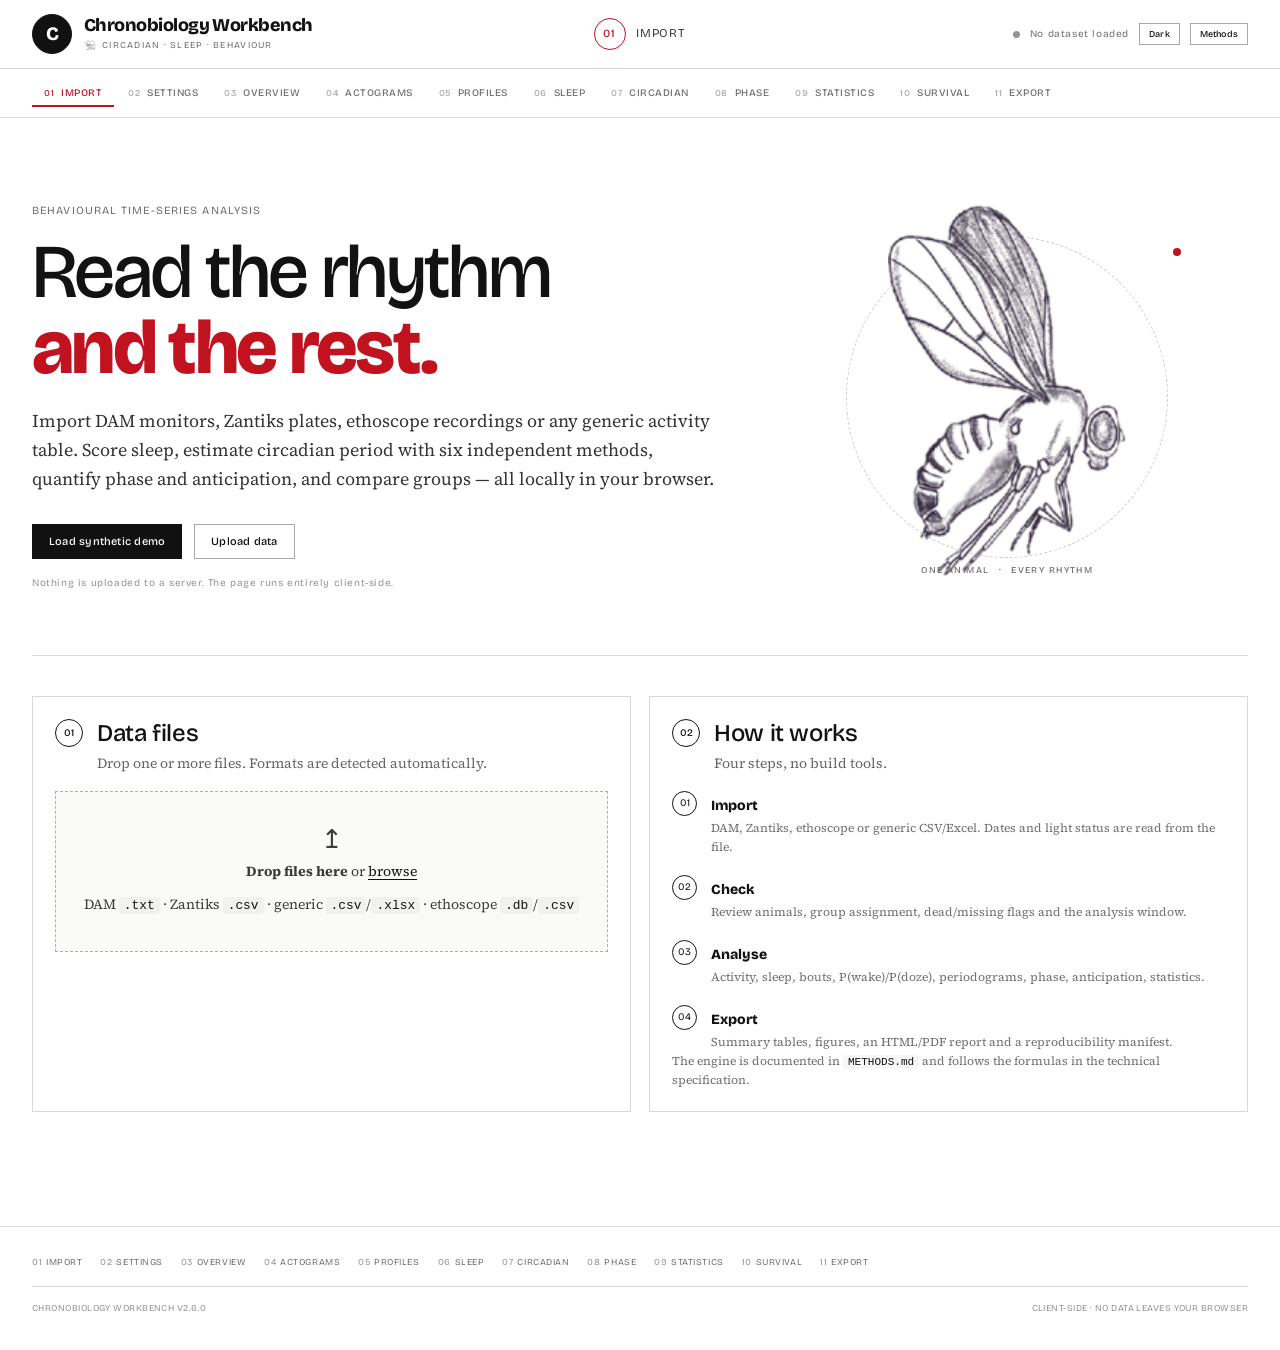
==== docs/index.html @ 09dcc9a5 "Add survival analysis: death scoring from immobility, Kaplan-Meier and log-rank" ====
<!DOCTYPE html>
<html lang="en">
<head>
<meta charset="UTF-8">
<meta name="viewport" content="width=device-width, initial-scale=1.0">
<title>Chronobiology Workbench · Circadian &amp; Sleep Analysis</title>
<meta name="description" content="A browser-based workbench for Drosophila and general behaviour time series: activity, sleep, circadian period, phase, anticipation and group statistics.">
<link rel="preconnect" href="https://fonts.googleapis.com">
<link rel="preconnect" href="https://fonts.gstatic.com" crossorigin>
<link href="https://fonts.googleapis.com/css2?family=Bricolage+Grotesque:opsz,wght@12..96,500;12..96,800&family=Source+Serif+4:ital,opsz,wght@0,8..60,400;0,8..60,600;1,8..60,400&display=swap" rel="stylesheet">
<link rel="icon" type="image/svg+xml" href="assets/insect-mark.svg?v=2.6.0">
<link rel="stylesheet" href="css/styles.css?v=2.6.0">
</head>
<body>
<div class="app-shell">

  <!-- ================= fixed top bar ================= -->
  <header class="topbar">
    <a class="brand" href="#import" data-goto="import">
      <span class="monogram">C</span>
      <span class="brand-text">
        <strong>Chronobiology Workbench</strong>
        <small><span class="brand-symbol" aria-hidden="true"></span>circadian · sleep · behaviour</small>
      </span>
    </a>
    <div class="section-marker">
      <span class="marker-number" id="section-number">01</span>
      <span class="marker-name" id="section-name">Import</span>
    </div>
    <div class="topbar-right">
      <span class="status-dot" id="status-dot"></span>
      <span class="dataset-status" id="dataset-status">No dataset loaded</span>
      <button class="btn tiny ghost theme-toggle" id="btn-theme" type="button" aria-pressed="false" title="Switch to dark theme">Dark</button>
      <button class="btn tiny ghost" id="btn-help" type="button">Methods</button>
    </div>
  </header>

  <!-- ================= step navigation ================= -->
  <nav class="stepper" id="stepper" aria-label="Analysis sections">
    <button class="step active" data-section="import" type="button"><span>01</span>Import</button>
    <button class="step" data-section="settings" type="button"><span>02</span>Settings</button>
    <button class="step" data-section="overview" type="button"><span>03</span>Overview</button>
    <button class="step" data-section="actograms" type="button"><span>04</span>Actograms</button>
    <button class="step" data-section="profiles" type="button"><span>05</span>Profiles</button>
    <button class="step" data-section="sleep" type="button"><span>06</span>Sleep</button>
    <button class="step" data-section="circadian" type="button"><span>07</span>Circadian</button>
    <button class="step" data-section="phase" type="button"><span>08</span>Phase</button>
    <button class="step" data-section="stats" type="button"><span>09</span>Statistics</button>
    <button class="step" data-section="survival" type="button"><span>10</span>Survival</button>
    <button class="step" data-section="export" type="button"><span>11</span>Export</button>
  </nav>

  <div class="scope-strip hidden" id="scope-strip">
    <span class="scope-label">Data scope</span>
    <div class="scope-group" id="scope-exp-group">
      <span class="scope-sublabel">Experiments</span>
      <div class="scope-chips" id="scope-experiment-chips"></div>
    </div>
    <div class="scope-group" id="scope-rep-group">
      <span class="scope-sublabel">Replicates</span>
      <div class="scope-chips" id="scope-replicate-chips"></div>
    </div>
    <button class="btn tiny ghost" id="scope-all" type="button">All</button>
    <span class="scope-count" id="scope-count"></span>
  </div>

  <main class="page">

    <!-- ============================================================ -->
    <!-- 01 IMPORT                                                    -->
    <!-- ============================================================ -->
    <section class="panel active" id="sec-import">
      <div class="hero">
        <div class="hero-copy">
          <p class="eyebrow">Behavioural time-series analysis</p>
          <h1 class="display">Read the rhythm<br><em>and the rest.</em></h1>
          <p class="lede">Import DAM monitors, Zantiks plates, ethoscope recordings or any generic activity table. Score sleep, estimate circadian period with six independent methods, quantify phase and anticipation, and compare groups — all locally in your browser.</p>
          <div class="hero-actions">
            <button class="btn primary" id="btn-demo" type="button">Load synthetic demo</button>
            <button class="btn ghost" id="btn-choose-files" type="button">Upload data</button>
          </div>
          <p class="privacy-note">Nothing is uploaded to a server. The page runs entirely client-side.</p>
        </div>
        <figure class="hero-figure" aria-hidden="true">
          <img class="hero-figure-insect" src="assets/insect-drawing.png?v=2.6.0" alt="">
          <figcaption><span>one animal</span><span>every rhythm</span></figcaption>
        </figure>
      </div>

      <div class="grid-2">
        <article class="card">
          <header class="card-head">
            <span class="card-index">01</span>
            <div><h2>Data files</h2><p>Drop one or more files. Formats are detected automatically.</p></div>
          </header>
          <div class="dropzone" id="dropzone" tabindex="0" role="button" aria-label="Upload behavioural data files">
            <input type="file" id="file-input" multiple hidden accept=".txt,.dat,.csv,.tsv,.xlsx,.xls,.db,.sqlite,.sqlite3">
            <div class="dz-mark">↥</div>
            <p><strong>Drop files here</strong> or <span class="link">browse</span></p>
            <p class="hint">DAM <code>.txt</code> · Zantiks <code>.csv</code> · generic <code>.csv</code>/<code>.xlsx</code> · ethoscope <code>.db</code>/<code>.csv</code></p>
          </div>
          <div class="file-list" id="file-list"></div>
        </article>

        <article class="card">
          <header class="card-head">
            <span class="card-index">02</span>
            <div><h2>How it works</h2><p>Four steps, no build tools.</p></div>
          </header>
          <ol class="how-list">
            <li><span>01</span><div><strong>Import</strong><p>DAM, Zantiks, ethoscope or generic CSV/Excel. Dates and light status are read from the file.</p></div></li>
            <li><span>02</span><div><strong>Check</strong><p>Review animals, group assignment, dead/missing flags and the analysis window.</p></div></li>
            <li><span>03</span><div><strong>Analyse</strong><p>Activity, sleep, bouts, P(wake)/P(doze), periodograms, phase, anticipation, statistics.</p></div></li>
            <li><span>04</span><div><strong>Export</strong><p>Summary tables, figures, an HTML/PDF report and a reproducibility manifest.</p></div></li>
          </ol>
          <p class="small muted">The engine is documented in <code>METHODS.md</code> and follows the formulas in the technical specification.</p>
        </article>
      </div>

      <article class="card hidden" id="parser-card">
        <header class="card-head">
          <span class="card-index">03</span>
          <div><h2 id="parser-title">Parsed file</h2><p id="parser-subtitle"></p></div>
          <button class="btn tiny ghost" id="btn-clear-import" type="button">Clear</button>
        </header>
        <div class="info-grid" id="parser-info"></div>
        <div id="mapping-controls"></div>
        <div class="table-wrap" id="parser-preview"></div>
        <div class="row-buttons">
          <button class="btn primary" id="btn-use-parsed" type="button">Use this dataset</button>
          <button class="btn ghost hidden" id="btn-download-dam" type="button">Download standard DAM file</button>
        </div>
      </article>

      <article class="card hidden" id="dataset-card">
        <header class="card-head">
          <span class="card-index">04</span>
          <div><h2>Animals &amp; groups</h2><p>Edit details directly. Upload metadata to automatically link animals by file, channel/well or animal ID and add genotype, group, sex and treatment.</p></div>
          <span class="badge" id="animal-badge">0 animals</span>
        </header>
        <div class="qc-strip" id="qc-summary"></div>
        <div class="row-buttons">
          <button class="btn ghost small" id="btn-include-all" type="button">Include all</button>
          <button class="btn ghost small" id="btn-exclude-all" type="button">Exclude all</button>
          <button class="btn ghost small" id="btn-exclude-empty" type="button">Exclude zero-activity</button>
          <label class="btn ghost small file-button">Attach metadata CSV<input type="file" id="meta-file" accept=".csv,.txt" hidden></label>
          <button class="btn ghost small" id="btn-meta-template-global" type="button">Metadata template</button>
          <button class="btn primary small" id="btn-build-dataset" type="button">Build &amp; analyse dataset</button>
        </div>
        <div class="hidden" id="meta-mapping"></div>
        <div class="table-wrap tall" id="animal-table"></div>
      </article>
    </section>

    <!-- ============================================================ -->
    <!-- 02 SETTINGS                                                  -->
    <!-- ============================================================ -->
    <section class="panel" id="sec-settings">
      <div class="section-head">
        <div><p class="eyebrow">02 · Parameters</p><h2 class="display">Set the rules once.</h2></div>
        <p class="section-note">Defaults follow the technical specification. Every parameter used in an export is written into the reproducibility manifest.</p>
      </div>

      <div class="settings-grid">
        <article class="card">
          <h3>Time &amp; window</h3>
          <div class="field-grid">
            <label>Analysis bin
              <select id="set-bin">
                <option value="1">1 min</option><option value="5">5 min</option><option value="10">10 min</option>
                <option value="15">15 min</option><option value="30">30 min</option><option value="60">60 min</option>
              </select>
            </label>
            <label>Cycle length T (h)<input type="number" id="set-cycle" value="24" min="16" max="32" step="0.5"></label>
            <label>Lights-on clock (ZT0)<input type="time" id="set-lights-on" value="08:00"></label>
            <label>Phase
              <select id="set-phase"><option value="ALL">All days</option><option value="LD">LD only</option><option value="DD">DD only</option><option value="LL">LL only</option></select>
            </label>
            <label>First analysis day<input type="number" id="set-start-day" value="1" min="0" step="1"></label>
            <label>Last analysis day<input type="number" id="set-end-day" value="999" min="1" step="1"></label>
          </div>
          <p class="hint">Partial days are excluded from daily statistics. Lights-on is inferred from the light column; set it manually for DD-only recordings.</p>
        </article>

        <article class="card">
          <h3>Sleep &amp; quality control</h3>
          <div class="field-grid">
            <label>Immobility threshold (counts)<input type="number" id="set-threshold" value="0" min="0" step="1"></label>
            <label>Minimum sleep bout (min)<input type="number" id="set-min-sleep" value="5" min="1" max="30" step="1"></label>
            <label>Short bout max (min)<input type="number" id="set-short-max" value="30" min="5" step="1"></label>
            <label>Intermediate bout max (min)<input type="number" id="set-inter-max" value="60" min="10" step="1"></label>
            <label>Brief awakening (min)<input type="number" id="set-brief" value="2" min="1" step="1"></label>
            <label>Complete-day fraction<input type="number" id="set-complete" value="0.9" min="0.5" max="1" step="0.05"></label>
            <label>Dead after no activity (h)<input type="number" id="set-dead-hours" value="24" min="1" step="1"></label>
            <label>Max missing fraction<input type="number" id="set-max-missing" value="0.1" min="0" max="1" step="0.01"></label>
            <label>Low-activity flag (counts/day)<input type="number" id="set-low-activity" value="1" min="0" step="1"></label>
          </div>
        </article>

        <article class="card">
          <h3>Circadian</h3>
          <div class="field-grid">
            <label>Primary method
              <select id="set-primary">
                <option value="chi-square">Chi-square (Sokolove–Bushell)</option>
                <option value="lomb-scargle">Lomb–Scargle</option>
                <option value="autocorrelation">Autocorrelation</option>
                <option value="fft">FFT</option>
                <option value="cosinor">Cosinor</option>
                <option value="onset">Onset regression</option>
              </select>
            </label>
            <label>Periodogram bin (min)<select id="set-per-bin"><option value="1">1</option><option value="5">5</option><option value="10">10</option><option value="15">15</option><option value="30" selected>30</option><option value="60">60</option></select></label>
            <label>Min period (h)<input type="number" id="set-per-min" value="16" min="8" max="40" step="0.5"></label>
            <label>Max period (h)<input type="number" id="set-per-max" value="32" min="12" max="48" step="0.5"></label>
            <label>Step (h)<input type="number" id="set-per-step" value="0.1" min="0.01" max="1" step="0.05"></label>
            <label>Alpha<select id="set-alpha"><option value="0.05">0.05</option><option value="0.01">0.01</option></select></label>
            <label>Rhythmic power ≥<input type="number" id="set-power-min" value="10" step="1"></label>
            <label>Peak width ≥ (h)<input type="number" id="set-width-min" value="2" step="0.5"></label>
            <label>Autocorrelation RI ≥<input type="number" id="set-ri" value="0.3" step="0.05"></label>
            <label>Consensus tolerance (h)<input type="number" id="set-consensus" value="0.5" step="0.1"></label>
            <label>Max interpolated gap (min)<input type="number" id="set-max-gap" value="60" step="10"></label>
            <label>Autocorrelation max lag (h)<input type="number" id="set-auto-lag" value="120" step="24"></label>
          </div>
        </article>

        <article class="card">
          <h3>Anticipation, rebound &amp; display</h3>
          <div class="field-grid">
            <label>Onset threshold (% max)<input type="number" id="set-onset-frac" value="20" min="1" max="100" step="1"></label>
            <label>Onset sustained (min)<input type="number" id="set-onset-duration" value="30" min="1" step="5"></label>
            <label>Rebound baseline days<input type="text" id="set-rebound-baseline" placeholder="e.g. 1,2,3"></label>
            <label>Deprivation days<input type="text" id="set-rebound-dep" placeholder="e.g. 4"></label>
            <label>Recovery days<input type="text" id="set-rebound-rec" placeholder="e.g. 5,6"></label>
            <label>Error bars<select id="set-error"><option value="sem">SEM</option><option value="sd">SD</option><option value="ci">95% CI</option></select></label>
            <label>Profile normalisation
              <select id="set-normalise"><option value="none">None</option><option value="dailyMean">Daily mean</option><option value="max">Maximum</option><option value="zscore">z-score</option><option value="fraction">Fraction of daily total</option></select>
            </label>
            <label>Time base<select id="set-timebase"><option value="ZT">ZT</option><option value="CT">CT</option><option value="clock">Clock</option></select></label>
            <label>Actogram bin<select id="set-act-bin"><option value="5">5 min</option><option value="10">10 min</option><option value="15">15 min</option><option value="30" selected>30 min</option><option value="60">60 min</option></select></label>
            <label>Actogram scaling<select id="set-act-scale"><option value="percentile">99th percentile</option><option value="common">Common maximum</option><option value="perAnimal">Per animal</option></select></label>
            <label class="check-label"><input type="checkbox" id="set-double" checked> Double-plot actograms</label>
          </div>
        </article>
      </div>

      <div class="row-buttons">
        <button class="btn primary" id="btn-apply-settings" type="button">Apply settings &amp; recompute</button>
        <button class="btn ghost" id="btn-save-settings" type="button">Save to browser</button>
        <button class="btn ghost" id="btn-reset-settings" type="button">Reset defaults</button>
      </div>
      <article class="card inset">
        <h3>Current analysis definition</h3>
        <div class="settings-summary" id="settings-summary"></div>
      </article>
    </section>

    <!-- ============================================================ -->
    <!-- 03 OVERVIEW                                                  -->
    <!-- ============================================================ -->
    <section class="panel" id="sec-overview">
      <div class="section-head">
        <div><p class="eyebrow">03 · Overview</p><h2 class="display">The dataset at a glance.</h2></div>
        <button class="btn primary" id="btn-run-all" type="button">Run all analyses</button>
      </div>
      <div class="kpi-grid" id="overview-kpis"></div>
      <article class="card">
        <header class="card-head"><span class="card-index">A</span><div><h3>Group summary</h3><p>Mean ± SEM across animals; rhythmic animals only for period.</p></div></header>
        <div class="table-wrap" id="overview-group-table"></div>
      </article>
      <div class="grid-2">
        <article class="card"><header class="card-head"><span class="card-index">B</span><div><h3>Recording timeline</h3></div></header><div class="chart" id="overview-timeline"></div></article>
        <article class="card"><header class="card-head"><span class="card-index">C</span><div><h3>Activity profile</h3></div></header><div class="chart" id="overview-profile"></div></article>
      </div>
      <article class="card">
        <header class="card-head"><span class="card-index">D</span><div><h3>Quality control</h3><p>Flags are advisory; toggle animals in Import to exclude them.</p></div></header>
        <div class="table-wrap" id="overview-qc-table"></div>
      </article>
    </section>

    <!-- ============================================================ -->
    <!-- 04 ACTOGRAMS                                                 -->
    <!-- ============================================================ -->
    <section class="panel" id="sec-actograms">
      <div class="section-head">
        <div><p class="eyebrow">04 · Actograms</p><h2 class="display">Days, stacked.</h2></div>
        <p class="section-note">Double-plotted bar actograms with explicit day/night shading, a phase bar above the plot and an optional period reference line.</p>
      </div>
      <article class="card">
        <div class="controls">
          <label>View<select id="act-mode"><option value="individual">Individual</option><option value="average">Group average</option></select></label>
          <label>Group<select id="act-group-filter"><option value="__all">All groups</option></select></label>
          <label>Animal<select id="act-animal-select"></select></label>
          <label>Bin<select id="act-bin"><option value="5">5 min</option><option value="10">10 min</option><option value="15">15 min</option><option value="30" selected>30 min</option><option value="60">60 min</option></select></label>
          <label>Scaling<select id="act-scale"><option value="percentile">99th percentile</option><option value="common">Common max</option><option value="perAnimal">Per animal</option></select></label>
          <label class="check-label"><input type="checkbox" id="act-double" checked> Double plot</label>
          <label class="check-label"><input type="checkbox" id="act-overlay" checked> Onset markers</label>
          <label class="check-label"><input type="checkbox" id="act-period-line"> Period line</label>
          <label>Period line τ (h)<input type="number" id="act-period-tau" placeholder="auto" step="0.1" min="16" max="32" disabled></label>
          <label class="check-label"><input type="checkbox" id="act-sleep"> Sleep actogram</label>
          <button class="btn primary" id="btn-render-actograms" type="button">Render actograms</button>
        </div>
        <div class="row-buttons">
          <button class="btn ghost small" id="act-prev" type="button">← Previous</button>
          <span class="page-label" id="act-page-label">1 / 1</span>
          <button class="btn ghost small" id="act-next" type="button">Next →</button>
          <button class="btn ghost small" id="btn-export-actogram" type="button">Export figure</button>
        </div>
      </article>
      <article class="card">
        <header class="card-head"><span class="card-index">A</span><div><h3 id="actogram-profile-title">Mean activity by ZT · by genotype</h3><p id="actogram-profile-note">Mean ± SEM by genotype · 30-min bins · shaded = night</p></div><button class="btn tiny ghost" data-export="actogram-profile" type="button">Export</button></header>
        <div class="chart actogram-profile" id="actogram-profile"></div>
      </article>
      <div class="actogram-grid" id="actogram-grid"></div>
    </section>

    <!-- ============================================================ -->
    <!-- 05 PROFILES                                                  -->
    <!-- ============================================================ -->
    <section class="panel" id="sec-profiles">
      <div class="section-head">
        <div><p class="eyebrow">05 · Profiles</p><h2 class="display">A day, averaged.</h2></div>
        <p class="section-note">Activity, sleep, P(wake)/P(doze) and bout architecture by ZT or CT, with shaded dark phase.</p>
      </div>
      <article class="card">
        <div class="controls">
          <label>Variable
            <select id="prof-variable">
              <option value="activity">Activity</option>
              <option value="sleepMin">Sleep (min/bin)</option>
              <option value="sleepFrac">Fraction asleep</option>
              <option value="pWake">P(wake)</option>
              <option value="pDoze">P(doze)</option>
              <option value="boutCount">Bouts initiated</option>
              <option value="boutLen">Bout length</option>
              <option value="activityAwake">Activity per awake minute</option>
            </select>
          </label>
          <label>Group<select id="prof-group"><option value="__all">All groups</option></select></label>
          <label>Resolution<select id="prof-res"><option value="5">5 min</option><option value="15">15 min</option><option value="30" selected>30 min</option><option value="60">60 min</option></select></label>
          <label>Time base<select id="prof-timebase"><option value="ZT">ZT</option><option value="CT">CT</option></select></label>
          <label>Normalisation<select id="prof-normalise"><option value="none">None</option><option value="dailyMean">Daily mean</option><option value="max">Maximum</option><option value="zscore">z-score</option><option value="fraction">Fraction</option></select></label>
          <label>Style<select id="prof-style"><option value="bars">Bars</option><option value="lines">Lines + SEM</option></select></label>
          <label>Error<select id="prof-error"><option value="sem">SEM</option><option value="sd">SD</option><option value="ci">95% CI</option></select></label>
          <label class="check-label"><input type="checkbox" id="prof-double"> Double plot</label>
          <label class="check-label"><input type="checkbox" id="prof-polar"> Circular view</label>
          <button class="btn primary" id="btn-render-profiles" type="button">Render profiles</button>
        </div>
      </article>
      <article class="card"><header class="card-head"><span class="card-index">A</span><div><h3 id="profile-title">24-hour profile</h3></div><button class="btn tiny ghost" data-export="profile-main" type="button">Export</button></header><div class="chart tall" id="profile-main"></div></article>
      <div class="grid-2">
        <article class="card"><header class="card-head"><span class="card-index">B</span><div><h3>Sleep architecture</h3><p>Sleep profile with bouts initiated per hour.</p></div></header><div class="chart" id="profile-architecture"></div></article>
        <article class="card"><header class="card-head"><span class="card-index">C</span><div><h3>P(wake) and P(doze)</h3></div></header><div class="chart" id="profile-transition"></div></article>
      </div>
      <div class="grid-2">
        <article class="card"><header class="card-head"><span class="card-index">D</span><div><h3>Circular profile</h3></div></header><div class="chart" id="profile-circular"></div></article>
        <article class="card"><header class="card-head"><span class="card-index">E</span><div><h3>Sleep/wake raster</h3><p>Animals on rows; filled = sleep.</p></div></header><div class="chart tall" id="profile-raster"></div></article>
      </div>
    </section>

    <!-- ============================================================ -->
    <!-- 06 SLEEP                                                     -->
    <!-- ============================================================ -->
    <section class="panel" id="sec-sleep">
      <div class="section-head">
        <div><p class="eyebrow">06 · Sleep</p><h2 class="display">Bouts, depth, architecture.</h2></div>
        <button class="btn primary" id="btn-render-sleep" type="button">Compute sleep</button>
      </div>
      <div class="kpi-grid" id="sleep-kpis"></div>
      <div class="grid-2">
        <article class="card"><header class="card-head"><span class="card-index">A</span><div><h3>Sleep profile</h3></div></header><div class="chart" id="sleep-profile-chart"></div></article>
        <article class="card"><header class="card-head"><span class="card-index">B</span><div><h3>Bout-length distribution</h3></div></header><div class="chart" id="sleep-bout-chart"></div></article>
      </div>
      <div class="grid-2">
        <article class="card"><header class="card-head"><span class="card-index">C</span><div><h3>Sleep categories by hour</h3><p>Standard bouts split by duration.</p></div></header><div class="chart" id="sleep-category-chart"></div></article>
        <article class="card"><header class="card-head"><span class="card-index">D</span><div><h3>Sleep rebound</h3><p>Set baseline / deprivation / recovery days in Settings.</p></div></header><div class="chart" id="sleep-rebound-chart"></div></article>
      </div>
      <article class="card">
        <header class="card-head"><span class="card-index">E</span><div><h3>Per-animal sleep summary</h3></div>
          <button class="btn tiny ghost" id="btn-export-sleep" type="button">Export CSV</button>
        </header>
        <div class="table-wrap tall" id="sleep-table"></div>
      </article>
      <article class="card">
        <header class="card-head"><span class="card-index">F</span><div><h3>Sleep bouts</h3><p>Bouts in the current window (up to 300 per animal).</p></div>
          <button class="btn tiny ghost" id="btn-export-bouts" type="button">Export CSV</button>
        </header>
        <div class="table-wrap tall" id="sleep-bout-table"></div>
      </article>
    </section>

    <!-- ============================================================ -->
    <!-- 07 CIRCADIAN                                                 -->
    <!-- ============================================================ -->
    <section class="panel" id="sec-circadian">
      <div class="section-head">
        <div><p class="eyebrow">07 · Circadian</p><h2 class="display">Six ways to find τ.</h2></div>
        <button class="btn primary" id="btn-run-circadian" type="button">Run periodograms</button>
      </div>
      <article class="card">
        <div class="controls">
          <label>Plot method
            <select id="circ-method">
              <option value="chi-square">Chi-square</option>
              <option value="lomb-scargle">Lomb–Scargle</option>
              <option value="autocorrelation">Autocorrelation</option>
              <option value="fft">FFT</option>
            </select>
          </label>
          <label>Primary method
            <select id="circ-primary">
              <option value="chi-square">Chi-square</option>
              <option value="lomb-scargle">Lomb–Scargle</option>
              <option value="autocorrelation">Autocorrelation</option>
              <option value="fft">FFT</option>
              <option value="cosinor">Cosinor</option>
              <option value="onset">Onset regression</option>
            </select>
          </label>
          <label>Group<select id="circ-group"><option value="__all">All groups</option></select></label>
          <label class="check-label"><input type="checkbox" id="circ-show-individuals" checked> Show individuals</label>
          <button class="btn primary" id="btn-render-periodogram" type="button">Render</button>
        </div>
        <p class="hint">Free-running τ is most meaningful in constant conditions. Select <strong>DD</strong> or <strong>LL</strong> in Settings for period estimation; <strong>ALL</strong> mixes entrained LD days with constant-condition days.</p>
      </article>
      <div class="kpi-grid" id="circ-kpis"></div>
      <article class="card"><header class="card-head"><span class="card-index">A</span><div><h3>Periodogram</h3><p>Chi-square power is Qp − threshold; the dotted line is zero.</p></div></header><div class="chart tall" id="circ-periodogram"></div></article>
      <div class="grid-2">
        <article class="card"><header class="card-head"><span class="card-index">B</span><div><h3>Period distribution</h3><p>Rhythmic animals only.</p></div></header><div class="chart" id="circ-distribution"></div></article>
        <article class="card"><header class="card-head"><span class="card-index">C</span><div><h3>Autocorrelation</h3><p>RI is the height of the third peak; dotted line = 0.3.</p></div></header><div class="chart" id="circ-autocorr"></div></article>
      </div>
      <article class="card"><header class="card-head"><span class="card-index">D</span><div><h3>Population periodogram</h3><p>Mean ± SEM across animals.</p></div></header><div class="chart" id="circ-population"></div></article>
      <article class="card">
        <header class="card-head"><span class="card-index">E</span><div><h3>Group rhythmicity</h3></div>
          <button class="btn tiny ghost" id="btn-export-period" type="button">Export CSV</button>
        </header>
        <div class="table-wrap" id="circ-summary-table"></div>
      </article>
      <article class="card">
        <header class="card-head"><span class="card-index">F</span><div><h3>Per-animal period results</h3></div></header>
        <div class="table-wrap tall" id="circ-results-table"></div>
      </article>
      <article class="card">
        <header class="card-head"><span class="card-index">G</span><div><h3>Validation</h3><p>Synthetic signals with known periods (23.5, 24, 25, 26 h) and property tests for sleep scoring.</p></div>
          <button class="btn ghost small" id="btn-run-validation" type="button">Run validation</button>
        </header>
        <div class="grid-2">
          <div class="table-wrap" id="validation-table"></div>
          <div class="table-wrap" id="property-table"></div>
        </div>
      </article>
    </section>

    <!-- ============================================================ -->
    <!-- 08 PHASE                                                     -->
    <!-- ============================================================ -->
    <section class="panel" id="sec-phase">
      <div class="section-head">
        <div><p class="eyebrow">08 · Phase &amp; anticipation</p><h2 class="display">When the day happens.</h2></div>
        <button class="btn primary" id="btn-render-phase" type="button">Compute phase metrics</button>
      </div>
      <div class="kpi-grid" id="phase-kpis"></div>
      <div class="grid-2">
        <article class="card"><header class="card-head"><span class="card-index">A</span><div><h3>Circular activity profile</h3><p>Mean profile by ZT/CT.</p></div></header><div class="chart" id="phase-circular"></div></article>
        <article class="card"><header class="card-head"><span class="card-index">B</span><div><h3>Anticipation indices</h3><p>MAI and EAI; 0.5 = flat, &gt;0.5 = anticipation.</p></div></header><div class="chart" id="phase-anticipation-chart"></div></article>
      </div>
      <article class="card">
        <header class="card-head"><span class="card-index">C</span><div><h3>Group phase summary</h3></div>
          <button class="btn tiny ghost" id="btn-export-phase" type="button">Export CSV</button>
        </header>
        <div class="table-wrap" id="phase-summary-table"></div>
      </article>
      <article class="card">
        <header class="card-head"><span class="card-index">D</span><div><h3>Per-animal phase metrics</h3></div></header>
        <div class="table-wrap tall" id="phase-table"></div>
      </article>
    </section>

    <!-- ============================================================ -->
    <!-- 09 STATISTICS                                                -->
    <!-- ============================================================ -->
    <section class="panel" id="sec-stats">
      <div class="section-head">
        <div><p class="eyebrow">09 · Statistics</p><h2 class="display">Compare, with effect sizes.</h2></div>
        <button class="btn primary" id="btn-run-stats" type="button">Run comparison</button>
      </div>
      <article class="card">
        <div class="controls">
          <label>Metric<select id="stat-metric"></select></label>
          <label>Group by
            <select id="stat-groupvar"><option value="group">Group</option><option value="genotype">Genotype</option><option value="sex">Sex</option><option value="treatment">Treatment</option><option value="replicate">Replicate</option><option value="experiment">Experiment</option></select>
          </label>
          <label>Correction<select id="stat-correction"><option value="holm">Holm</option><option value="bh">Benjamini–Hochberg</option><option value="bonferroni">Bonferroni</option></select></label>
          <label>Y min<input type="number" id="stat-ymin" placeholder="auto" step="any"></label>
          <label>Y max<input type="number" id="stat-ymax" placeholder="auto" step="any"></label>
        </div>
      </article>
      <article class="card"><header class="card-head"><span class="card-index">A</span><div><h3 id="stat-box-title">Box plot</h3></div><button class="btn tiny ghost" data-export="stat-box" type="button">Export</button></header><div class="chart tall" id="stat-box"></div></article>
      <div class="grid-2">
        <article class="card"><header class="card-head"><span class="card-index">B</span><div><h3>Descriptive statistics</h3></div></header><div class="table-wrap" id="stat-descriptive"></div></article>
        <article class="card"><header class="card-head"><span class="card-index">C</span><div><h3>Normality (Shapiro–Wilk)</h3></div></header><div class="table-wrap" id="stat-shapiro"></div></article>
      </div>
      <article class="card"><header class="card-head"><span class="card-index">D</span><div><h3>Omnibus tests</h3></div></header><div class="table-wrap" id="stat-tests"></div></article>
      <article class="card"><header class="card-head"><span class="card-index">E</span><div><h3>Post-hoc comparisons</h3><p>Pairwise Welch t with correction; Dunn for rank-based comparison.</p></div></header><div class="table-wrap" id="stat-posthoc"></div></article>
      <article class="card"><header class="card-head"><span class="card-index">F</span><div><h3>Rhythmicity proportions</h3></div></header><div class="table-wrap" id="stat-proportion"></div></article>
      <article class="card">
        <header class="card-head"><span class="card-index">G</span><div><h3>Profile comparison</h3><p>Permutation test on the group-mean profile plus per-bin Welch tests with BH correction.</p></div>
          <button class="btn ghost small" id="btn-profile-test" type="button">Compare profiles</button>
        </header>
        <div class="controls">
          <label>Variable<select id="profile-test-variable"><option value="activity">Activity</option><option value="sleepMin">Sleep</option><option value="pWake">P(wake)</option><option value="pDoze">P(doze)</option></select></label>
          <label>Group A<select id="profile-test-group-a"></select></label>
          <label>Group B<select id="profile-test-group-b"></select></label>
        </div>
        <div class="chart" id="profile-test-chart"></div>
        <div class="table-wrap" id="profile-test-result"></div>
      </article>
    </section>

    <!-- ============================================================ -->
    <!-- 10 SURVIVAL                                                  -->
    <!-- ============================================================ -->
    <section class="panel" id="sec-survival">
      <div class="section-head">
        <div><p class="eyebrow">10 · Survival</p><h2 class="display">Lifespan from immobility.</h2></div>
        <button class="btn primary" id="btn-run-survival" type="button">Score survival</button>
      </div>
      <article class="card">
        <p class="small muted">An animal is scored dead when it makes no movement for the set number of hours. The time of death is the last movement. Animals still moving at the end of the recording are censored (alive) and handled by the Kaplan–Meier estimate.</p>
        <div class="controls">
          <label>Dead after no movement (h)<input type="number" id="surv-dead-hours" value="24" min="1" step="1"></label>
          <label>Movement threshold (counts)<input type="number" id="surv-threshold" value="0" min="0" step="1"></label>
          <label>Age at recording start (days)<input type="number" id="surv-start-age" value="0" min="0" step="0.5"></label>
          <label>Group by
            <select id="surv-groupvar"><option value="genotype">Genotype</option><option value="group">Group</option><option value="sex">Sex</option><option value="treatment">Treatment</option><option value="replicate">Replicate</option><option value="experiment">Experiment</option></select>
          </label>
          <label>Correction<select id="surv-correction"><option value="holm">Holm</option><option value="bh">Benjamini–Hochberg</option><option value="bonferroni">Bonferroni</option></select></label>
          <label class="check-label"><input type="checkbox" id="surv-permanent" checked> Death must be permanent (no movement until end of recording)</label>
          <label class="check-label"><input type="checkbox" id="surv-ci" checked> 95% confidence bands</label>
        </div>
      </article>
      <div class="kpi-grid" id="surv-kpis"></div>
      <article class="card"><header class="card-head"><span class="card-index">A</span><div><h3>Kaplan–Meier survival</h3><p>Step curves per group; tick marks are censored animals.</p></div><button class="btn tiny ghost" data-export="surv-curve" type="button">Export</button></header><div class="chart tall" id="surv-curve"></div></article>
      <div class="grid-2">
        <article class="card"><header class="card-head"><span class="card-index">B</span><div><h3>Survival summary by group</h3></div><button class="btn tiny ghost" id="btn-export-survival-summary" type="button">Export CSV</button></header><div class="table-wrap" id="surv-summary-table"></div></article>
        <article class="card"><header class="card-head"><span class="card-index">C</span><div><h3>Lifespan of animals that died</h3></div><button class="btn tiny ghost" data-export="surv-box" type="button">Export</button></header><div class="chart" id="surv-box"></div></article>
      </div>
      <article class="card"><header class="card-head"><span class="card-index">D</span><div><h3>Log-rank tests</h3></div></header><div class="table-wrap" id="surv-tests"></div></article>
      <article class="card">
        <header class="card-head"><span class="card-index">E</span><div><h3>Per-animal status</h3></div>
          <button class="btn tiny ghost" id="btn-export-survival" type="button">Export CSV</button>
        </header>
        <div class="table-wrap tall" id="surv-animal-table"></div>
      </article>
    </section>

    <!-- ============================================================ -->
    <!-- 11 EXPORT                                                    -->
    <!-- ============================================================ -->
    <section class="panel" id="sec-export">
      <div class="section-head">
        <div><p class="eyebrow">11 · Export</p><h2 class="display">Take it with you.</h2></div>
      </div>
      <div class="grid-2">
        <article class="card">
          <header class="card-head"><span class="card-index">A</span><div><h3>Data tables</h3><p>Tidy CSV files for downstream analysis.</p></div></header>
          <div class="export-grid">
            <button class="btn ghost" data-export-csv="animals" type="button">animals_summary.csv</button>
            <button class="btn ghost" data-export-csv="timeseries" type="button">time_series.csv</button>
            <button class="btn ghost" data-export-csv="bouts" type="button">bouts.csv</button>
            <button class="btn ghost" data-export-csv="periodograms" type="button">periodograms.csv</button>
            <button class="btn ghost" data-export-csv="profiles" type="button">profiles.csv</button>
            <button class="btn ghost" data-export-csv="groupstats" type="button">group_stats.csv</button>
            <button class="btn ghost" data-export-csv="phase" type="button">phase_metrics.csv</button>
            <button class="btn ghost" data-export-csv="survival" type="button">survival.csv</button>
            <button class="btn ghost" data-export-csv="survivalsummary" type="button">survival_summary.csv</button>
          </div>
          <div class="row-buttons">
            <button class="btn primary" id="btn-export-zip" type="button">Download complete package (.zip)</button>
            <button class="btn ghost" id="btn-export-xlsx" type="button">Excel workbook (.xlsx)</button>
          </div>
        </article>
        <article class="card">
          <header class="card-head"><span class="card-index">B</span><div><h3>Figures</h3><p>PNG at high scale or SVG.</p></div></header>
          <div class="controls">
            <label>Figure<select id="export-figure-select">
              <option value="profile-main">24-hour profile</option>
              <option value="stat-box">Box plot</option>
              <option value="circ-periodogram">Periodogram</option>
              <option value="actogram-grid">Actograms</option>
              <option value="sleep-profile-chart">Sleep profile</option>
              <option value="phase-circular">Circular phase</option>
              <option value="surv-curve">Survival curves</option>
            </select></label>
            <label>Format<select id="export-format"><option value="png">PNG</option><option value="svg">SVG</option></select></label>
            <label>Scale<select id="export-scale"><option value="2">2×</option><option value="3" selected>3×</option><option value="4">4×</option></select></label>
            <button class="btn primary" id="btn-export-figure" type="button">Export figure</button>
          </div>
          <p class="hint">For multi-panel grids, PNG composes all plots; SVG is available for single figures.</p>
        </article>
      </div>
      <article class="card">
        <header class="card-head"><span class="card-index">C</span><div><h3>Report &amp; reproducibility</h3></div>
          <button class="btn ghost small" id="btn-report" type="button">Generate HTML report</button>
          <button class="btn ghost small" id="btn-print" type="button">Print / save as PDF</button>
        </header>
        <pre class="manifest" id="manifest-pre">Build a dataset to see the reproducibility manifest.</pre>
      </article>
    </section>
  </main>

  <footer class="footer">
    <div class="footer-nav">
      <a href="#import" data-goto="import"><span>01</span>Import</a>
      <a href="#settings" data-goto="settings"><span>02</span>Settings</a>
      <a href="#overview" data-goto="overview"><span>03</span>Overview</a>
      <a href="#actograms" data-goto="actograms"><span>04</span>Actograms</a>
      <a href="#profiles" data-goto="profiles"><span>05</span>Profiles</a>
      <a href="#sleep" data-goto="sleep"><span>06</span>Sleep</a>
      <a href="#circadian" data-goto="circadian"><span>07</span>Circadian</a>
      <a href="#phase" data-goto="phase"><span>08</span>Phase</a>
      <a href="#stats" data-goto="stats"><span>09</span>Statistics</a>
      <a href="#survival" data-goto="survival"><span>10</span>Survival</a>
      <a href="#export" data-goto="export"><span>11</span>Export</a>
    </div>
<div class="footer-meta"><span>Chronobiology Workbench v2.6.0</span><span>Client-side · no data leaves your browser</span></div>
  </footer>
</div>

<!-- ================= methods modal ================= -->
<div class="modal" id="help-modal" aria-hidden="true">
  <div class="modal-panel">
    <button class="modal-close" id="btn-close-help" type="button" aria-label="Close">×</button>
    <p class="eyebrow">Methods reference</p>
    <h2 class="display">What is computed.</h2>
    <div class="methods-grid">
      <div><h3>Sleep</h3><p>Sleep is ≥5 consecutive minutes of immobility, assigned retroactively from the start of the run (Hendricks 2000; Shaw 2000). Bout categories: short ≤30 min, intermediate 30–60 min, long &gt;60 min.</p></div>
      <div><h3>Circadian</h3><p>Chi-square periodogram (Sokolove &amp; Bushell 1978); Lomb–Scargle (Lomb 1976; Scargle 1982); autocorrelation and RI/RS (Levine et al. 2002); FFT; cosinor; onset regression.</p></div>
      <div><h3>Phase</h3><p>IS and IV (van Someren 1999), M10/L5, relative amplitude, centre of gravity, acrophase, M/E peaks, day/night ratio and anticipation indices (Harrisingh 2007).</p></div>
      <div><h3>Statistics</h3><p>Shapiro–Wilk, Welch/Student t, Mann–Whitney, one-way ANOVA, Kruskal–Wallis, Dunn, Fisher exact, chi-square, Holm/BH correction, Cohen's d and rank-biserial effect sizes.</p></div>
    </div>
    <p class="small muted">Full formulas, parameter definitions and references are in <code>METHODS.md</code> in the repository.</p>
  </div>
</div>

<div id="toast-root"></div>

<script src="vendor/plotly.min.js"></script>
<script src="vendor/jszip.min.js"></script>
<script src="vendor/xlsx.full.min.js"></script>
<script src="vendor/sql-wasm.js"></script>
<script src="js/core.js?v=2.6.0"></script>
<script src="js/stats.js?v=2.6.0"></script>
<script src="js/importers.js?v=2.6.0"></script>
<script src="js/sleep.js?v=2.6.0"></script>
<script src="js/circadian.js?v=2.6.0"></script>
<script src="js/phase.js?v=2.6.0"></script>
<script src="js/lifespan.js?v=2.6.0"></script>
<script src="js/charts.js?v=2.6.0"></script>
<script src="js/sample.js?v=2.6.0"></script>
<script src="js/app.js?v=2.6.0"></script>
</body>
</html>
---- docs/css/styles.css ----
/* ============================================================================
   Chronobiology Workbench — editorial paper / slate theme
   ========================================================================== */
@import url('https://fonts.googleapis.com/css2?family=Bricolage+Grotesque:opsz,wght@12..96,500;12..96,800&family=Source+Serif+4:ital,opsz,wght@0,8..60,400;0,8..60,600;1,8..60,400&display=swap');

:root {
  --font-display: 'Bricolage Grotesque', 'Helvetica Neue', Arial, sans-serif;
  --font-body: 'Source Serif 4', Georgia, 'Times New Roman', serif;
  --font-label: 'Bricolage Grotesque', 'Helvetica Neue', Arial, sans-serif;

  /* Ethogram: monochrome interface, red current selection, Okabe–Ito data colours. */
  --background: 0 0% 100%;
  --foreground: 0 0% 7%;
  --card: 0 0% 100%;
  --primary: 0 0% 7%;
  --primary-foreground: 0 0% 100%;
  --secondary: 0 0% 94%;
  --muted: 0 0% 55%;
  --muted-foreground: 0 0% 30%;
  --accent: 0 0% 8%;
  --destructive: 352 82% 41%;
  --border: 0 0% 7% / 0.15;
  --ring: 352 82% 41% / 0.45;
  --radius: 2px;
  --text-primary: 0 0% 7%;
  --text-secondary: 0 0% 24%;
  --text-muted: 0 0% 44%;
  --text-tertiary: 0 0% 58%;
  --link: 0 0% 7%;
  --link-hover: #C1121F;
  --hover-subtle: 0 0% 0% / 0.035;
  --hover-strong: 0 0% 0% / 0.075;
  --paper: #FFFFFF;
  --paper-ink: #111111;
  --paper-muted: #666666;
  --paper-grid: rgba(17, 17, 17, 0.08);
  --paper-border: rgba(17, 17, 17, 0.14);
  --accent-red: #C1121F;
  --okabe-blue: #0072B2;
  --okabe-sky: #56B4E9;
  --okabe-green: #009E73;
  --okabe-orange: #E69F00;
  --okabe-vermillion: #D55E00;
  --okabe-purple: #CC79A7;
}

* { box-sizing: border-box; margin: 0; padding: 0; }
html { scroll-behavior: smooth; }
body {
  background: hsl(var(--background));
  color: hsl(var(--foreground));
  font-family: var(--font-body);
  font-size: 16px;
  line-height: 1.65;
  -webkit-font-smoothing: antialiased;
  min-height: 100vh;
}
::selection { background: hsl(var(--foreground) / 0.22); }

/* ---------------- typography ---------------- */
.display {
  font-family: var(--font-display);
  font-weight: 500;
  letter-spacing: -0.035em;
  line-height: 1.0;
  color: hsl(var(--text-primary));
}
h1.display { font-size: clamp(44px, 6vw, 76px); }
h2.display { font-size: clamp(30px, 3.5vw, 48px); }
h3 { font-family: var(--font-display); font-weight: 500; font-size: 20px; letter-spacing: -0.015em; color: hsl(var(--text-primary)); }
.eyebrow, .section-header, .text-mono {
  font-family: var(--font-label);
  text-transform: uppercase;
  letter-spacing: 0.1em;
  font-size: 11px;
  color: hsl(var(--text-muted));
}
.eyebrow { margin-bottom: 14px; }
.lede { font-size: 17px; line-height: 1.7; color: hsl(var(--text-secondary)); max-width: 760px; margin-top: 20px; }
.small { font-size: 12px; }
.muted { color: hsl(var(--text-muted)); }
p code, li code { font-family: 'DM Mono', monospace; font-size: 0.92em; color: hsl(var(--text-primary)); background: hsl(var(--hover-subtle)); padding: 1px 5px; border-radius: 3px; }

/* ---------------- shell ---------------- */
.app-shell { min-height: 100vh; display: flex; flex-direction: column; }
.topbar {
  position: sticky; top: 0; z-index: 60;
  display: grid; grid-template-columns: 1fr auto 1fr; align-items: center; gap: 20px;
  padding: 14px 32px;
  background: hsl(var(--background) / 0.88);
  backdrop-filter: blur(12px);
  border-bottom: 1px solid hsl(var(--border));
}
.brand { display: flex; align-items: center; gap: 12px; color: inherit; text-decoration: none; min-width: 0; }
.monogram {
  width: 40px; height: 40px; border-radius: 50%;
  display: grid; place-items: center;
  background: hsl(var(--hover-strong));
  border: 1px solid hsl(var(--foreground) / 0.2);
  font-family: 'Playfair Display', serif; font-size: 19px; font-weight: 600;
  color: hsl(var(--text-primary)); flex: 0 0 auto;
}
.brand-text { display: flex; flex-direction: column; min-width: 0; }
.brand-text strong { font-family: 'Playfair Display', serif; font-weight: 500; font-size: 18px; line-height: 1.15; letter-spacing: -0.01em; }
.brand-text small { font-family: 'DM Mono', monospace; font-size: 9px; letter-spacing: 0.14em; text-transform: uppercase; color: hsl(var(--text-muted)); margin-top: 2px; }
.section-marker { display: flex; align-items: center; gap: 10px; font-family: 'DM Mono', monospace; font-size: 12px; color: hsl(var(--text-secondary)); }
.marker-number {
  width: 32px; height: 32px; border-radius: 50%;
  display: grid; place-items: center;
  border: 1px solid hsl(var(--text-secondary) / 0.5);
  font-size: 11px;
}
.marker-name { text-transform: uppercase; letter-spacing: 0.12em; }
.topbar-right { display: flex; align-items: center; justify-content: flex-end; gap: 10px; min-width: 0; }
.status-dot { width: 7px; height: 7px; border-radius: 50%; background: hsl(var(--text-tertiary)); flex: 0 0 auto; }
.status-dot.ready { background: #9DBF9E; box-shadow: 0 0 0 3px rgba(157, 191, 158, 0.15); }
.dataset-status { font-family: 'DM Mono', monospace; font-size: 10px; letter-spacing: 0.06em; color: hsl(var(--text-muted)); white-space: nowrap; overflow: hidden; text-overflow: ellipsis; max-width: 320px; }

/* ---------------- stepper ---------------- */
.stepper {
  position: sticky; top: 69px; z-index: 55;
  display: flex; gap: 2px; overflow-x: auto;
  padding: 10px 32px;
  background: hsl(var(--background) / 0.92);
  backdrop-filter: blur(12px);
  border-bottom: 1px solid hsl(var(--border));
  scrollbar-width: none;
}
.stepper::-webkit-scrollbar { display: none; }
.step {
  appearance: none; border: 0; background: transparent; color: hsl(var(--text-muted));
  font-family: 'DM Mono', monospace; font-size: 10px; letter-spacing: 0.07em; text-transform: uppercase;
  display: inline-flex; align-items: center; gap: 7px; padding: 8px 12px;
  border-radius: 999px; cursor: pointer; white-space: nowrap; transition: background 200ms, color 200ms;
}
.step span { font-size: 9px; opacity: 0.6; }
.step:hover { color: hsl(var(--text-primary)); background: hsl(var(--hover-subtle)); }
.step.active { color: hsl(var(--text-primary)); background: hsl(var(--hover-strong)); }
.step.active span { opacity: 1; }

/* ---------------- page & panels ---------------- */
.page { width: 100%; max-width: 1280px; margin: 0 auto; padding: 54px 32px 96px; flex: 1; }
.panel { display: none; animation: fadeUp 420ms cubic-bezier(.2,.7,.2,1) both; }
.panel.active { display: block; }
@keyframes fadeUp { from { opacity: 0; transform: translateY(14px); } to { opacity: 1; transform: none; } }
.hero { padding: 30px 0 64px; border-bottom: 1px solid hsl(var(--border)); margin-bottom: 40px; }
.hero .display em { font-style: italic; color: hsl(var(--text-secondary)); }
.hero-actions { display: flex; gap: 12px; flex-wrap: wrap; margin-top: 30px; }
.privacy-note { font-family: 'DM Mono', monospace; font-size: 10px; letter-spacing: 0.06em; color: hsl(var(--text-tertiary)); margin-top: 16px; }
.section-head { display: flex; justify-content: space-between; align-items: flex-end; gap: 30px; margin-bottom: 32px; padding-bottom: 22px; border-bottom: 1px solid hsl(var(--border)); flex-wrap: wrap; }
.section-note { max-width: 460px; color: hsl(var(--text-secondary)); font-size: 14px; text-align: right; }

/* ---------------- cards ---------------- */
.card {
  background: hsl(var(--card));
  border: 1px solid hsl(var(--border));
  border-radius: var(--radius);
  padding: 22px 22px 20px;
  margin-bottom: 18px;
  position: relative;
}
.card.inset { background: hsl(var(--secondary) / 0.55); }
.card-head { display: flex; align-items: flex-start; gap: 14px; margin-bottom: 16px; }
.card-head h2 { font-family: 'Playfair Display', serif; font-weight: 500; font-size: 24px; letter-spacing: -0.015em; line-height: 1.2; }
.card-head h3 { font-size: 20px; }
.card-head p { font-size: 13px; color: hsl(var(--text-muted)); margin-top: 4px; }
.card-index {
  font-family: 'DM Mono', monospace; font-size: 10px; color: hsl(var(--text-tertiary));
  border: 1px solid hsl(var(--border)); border-radius: 50%;
  width: 28px; height: 28px; display: grid; place-items: center; flex: 0 0 auto;
}
.card-head > div { flex: 1; min-width: 0; }
.grid-2 { display: grid; grid-template-columns: repeat(2, minmax(0, 1fr)); gap: 18px; }
.settings-grid { display: grid; grid-template-columns: repeat(2, minmax(0, 1fr)); gap: 18px; }
.settings-grid .card { margin-bottom: 0; }

/* ---------------- dropzone ---------------- */
.dropzone {
  border: 1px dashed hsl(var(--foreground) / 0.28);
  border-radius: var(--radius);
  padding: 34px 18px;
  text-align: center;
  cursor: pointer;
  transition: border-color 200ms, background 200ms;
  background: hsl(var(--hover-subtle));
}
.dropzone:hover, .dropzone.dragover, .dropzone:focus { border-color: hsl(var(--foreground) / 0.6); background: hsl(var(--hover-strong)); outline: none; }
.dz-mark { font-size: 26px; line-height: 1; color: hsl(var(--text-secondary)); margin-bottom: 8px; }
.dropzone p { font-size: 14px; color: hsl(var(--text-secondary)); }
.dropzone .link { color: hsl(var(--link)); text-decoration: underline; text-underline-offset: 3px; }
.hint { font-size: 11px; color: hsl(var(--text-tertiary)); margin-top: 10px; line-height: 1.6; }
.file-list { margin-top: 15px; display: flex; flex-direction: column; gap: 7px; }
.file-item {
  display: flex; align-items: center; justify-content: space-between; gap: 12px;
  padding: 9px 12px; border: 1px solid hsl(var(--border)); border-radius: 5px;
  font-family: 'DM Mono', monospace; font-size: 11px; color: hsl(var(--text-secondary));
}
.file-item strong { font-weight: 500; color: hsl(var(--text-primary)); overflow: hidden; text-overflow: ellipsis; }

/* ---------------- how list ---------------- */
.how-list { list-style: none; display: flex; flex-direction: column; gap: 18px; }
.how-list li { display: flex; gap: 14px; align-items: flex-start; }
.how-list li > span { font-family: 'DM Mono', monospace; font-size: 10px; color: hsl(var(--text-tertiary)); border: 1px solid hsl(var(--border)); border-radius: 50%; width: 25px; height: 25px; display: grid; place-items: center; flex: 0 0 auto; }
.how-list strong { font-size: 14px; font-weight: 500; color: hsl(var(--text-primary)); }
.how-list p { font-size: 12px; color: hsl(var(--text-muted)); margin-top: 2px; line-height: 1.55; }

/* ---------------- buttons ---------------- */
.btn {
  appearance: none; border: 1px solid hsl(var(--foreground) / 0.22); background: transparent;
  color: hsl(var(--text-primary)); font-family: 'DM Mono', monospace; font-size: 11px;
  letter-spacing: 0.04em; padding: 10px 16px; border-radius: 6px; cursor: pointer;
  transition: background 200ms, border-color 200ms, color 200ms, transform 200ms;
  display: inline-flex; align-items: center; justify-content: center; gap: 7px; white-space: nowrap;
}
.btn:hover { background: hsl(var(--hover-strong)); border-color: hsl(var(--foreground) / 0.45); }
.btn:active { transform: translateY(1px); }
.btn.primary { background: hsl(var(--primary)); color: hsl(var(--primary-foreground)); border-color: hsl(var(--primary)); font-weight: 500; }
.btn.primary:hover { background: hsl(var(--link-hover)); border-color: hsl(var(--link-hover)); }
.btn.ghost { background: transparent; }
.btn.tiny { padding: 5px 9px; font-size: 9px; }
.btn.small { padding: 7px 11px; font-size: 10px; }
.btn:disabled { opacity: 0.45; cursor: not-allowed; }
.row-buttons { display: flex; gap: 8px; flex-wrap: wrap; align-items: center; margin-top: 16px; }
.file-button { position: relative; overflow: hidden; }

/* ---------------- fields ---------------- */
.field-grid { display: grid; grid-template-columns: repeat(auto-fit, minmax(150px, 1fr)); gap: 13px; }
label { display: flex; flex-direction: column; gap: 5px; font-family: 'DM Mono', monospace; font-size: 9px; letter-spacing: 0.06em; text-transform: uppercase; color: hsl(var(--text-muted)); }
input[type=text], input[type=number], input[type=time], input[type=date], select, textarea {
  font-family: 'Inter', sans-serif; font-size: 13px; color: hsl(var(--text-primary));
  background: hsl(var(--secondary) / 0.7); border: 1px solid hsl(var(--border));
  border-radius: 4px; padding: 8px 10px; width: 100%; min-width: 0;
  transition: border-color 200ms, background 200ms;
}
input[type=text]:focus, input[type=number]:focus, input[type=time]:focus, select:focus, textarea:focus {
  outline: none; border-color: hsl(var(--foreground) / 0.45); background: hsl(var(--secondary));
}
select { appearance: none; background-image: linear-gradient(45deg, transparent 50%, hsl(var(--text-muted)) 50%), linear-gradient(135deg, hsl(var(--text-muted)) 50%, transparent 50%); background-position: calc(100% - 14px) 50%, calc(100% - 9px) 50%; background-size: 5px 5px, 5px 5px; background-repeat: no-repeat; padding-right: 26px; }
.check-label { flex-direction: row; align-items: center; gap: 8px; text-transform: none; letter-spacing: 0.02em; font-size: 11px; color: hsl(var(--text-secondary)); cursor: pointer; }
.check-label input { accent-color: hsl(var(--text-primary)); width: 14px; height: 14px; }
.controls { display: flex; gap: 14px; align-items: flex-end; flex-wrap: wrap; }
.controls > label { min-width: 120px; }
.controls .btn { margin-bottom: 1px; }

/* ---------------- info / qc ---------------- */
.info-grid { display: grid; grid-template-columns: repeat(auto-fill, minmax(190px, 1fr)); gap: 8px; margin: 14px 0; }
.info-item { background: hsl(var(--secondary) / 0.5); border: 1px solid hsl(var(--border)); border-radius: 4px; padding: 8px 10px; }
.info-item .k { font-family: 'DM Mono', monospace; font-size: 8px; letter-spacing: 0.09em; text-transform: uppercase; color: hsl(var(--text-tertiary)); }
.info-item .v { font-size: 13px; font-weight: 500; margin-top: 2px; color: hsl(var(--text-primary)); word-break: break-word; }
.qc-strip { display: flex; gap: 8px; flex-wrap: wrap; margin: 10px 0 4px; }
.qc-pill, .badge {
  font-family: 'DM Mono', monospace; font-size: 9px; letter-spacing: 0.05em;
  padding: 4px 9px; border-radius: 999px; border: 1px solid hsl(var(--border));
  color: hsl(var(--text-secondary)); background: hsl(var(--hover-subtle));
}
.qc-pill.ok { border-color: rgba(157,191,158,.5); color: #C7DCC7; }
.qc-pill.warn { border-color: rgba(200,160,90,.5); color: #E4CFA5; }
.qc-pill.bad { border-color: rgba(180,90,80,.55); color: #E3B0A8; }

/* ---------------- tables ---------------- */
.table-wrap { overflow: auto; max-height: 420px; border: 1px solid hsl(var(--border)); border-radius: 4px; background: hsl(var(--secondary) / 0.25); }
.table-wrap.tall { max-height: 560px; }
table { width: 100%; border-collapse: collapse; font-size: 11.5px; }
thead th {
  position: sticky; top: 0; z-index: 2;
  background: hsl(var(--secondary)); color: hsl(var(--text-secondary));
  font-family: 'DM Mono', monospace; font-size: 8.5px; font-weight: 500;
  letter-spacing: 0.07em; text-transform: uppercase; text-align: left;
  padding: 9px 10px; border-bottom: 1px solid hsl(var(--border)); white-space: nowrap;
}
tbody td { padding: 7px 10px; border-bottom: 1px solid hsl(var(--border) / 0.6); color: hsl(var(--text-secondary)); white-space: nowrap; }
tbody tr:hover td { background: hsl(var(--hover-subtle)); }
tbody tr:last-child td { border-bottom: 0; }
td.num, th.num { text-align: right; font-variant-numeric: tabular-nums; }
td input, td select { background: transparent; border: 1px solid transparent; border-radius: 3px; padding: 3px 5px; font-size: 11.5px; min-width: 60px; color: hsl(var(--text-primary)); }
td input:focus, td select:focus { border-color: hsl(var(--foreground) / 0.4); background: hsl(var(--secondary)); }
.table-empty { padding: 20px; text-align: center; color: hsl(var(--text-muted)); font-size: 12px; }

/* ---------------- charts ---------------- */
.chart { width: 100%; min-height: 340px; background: var(--paper); border-radius: 4px; overflow: hidden; }
.chart.tall { min-height: 420px; }
.chart.actogram-profile { min-height: 360px; }
.chart .js-plotly-plot { border-radius: 4px; }
.empty-state {
  min-height: 240px; display: grid; place-items: center; text-align: center;
  color: var(--paper-muted); font-family: 'DM Mono', monospace; font-size: 10px;
  letter-spacing: 0.05em; padding: 20px; background: var(--paper); border-radius: 4px;
}
.actogram-grid { display: grid; grid-template-columns: repeat(auto-fill, minmax(360px, 1fr)); gap: 14px; }
.actogram-grid.single { grid-template-columns: minmax(0, 1fr); }
.actogram-cell { background: var(--paper); border-radius: 4px; padding: 4px; min-height: 260px; overflow: hidden; }
.actogram-grid.single .actogram-cell { min-height: 500px; }

/* ---------------- KPI ---------------- */
.kpi-grid { display: grid; grid-template-columns: repeat(auto-fit, minmax(150px, 1fr)); gap: 10px; margin-bottom: 22px; }
.kpi { background: hsl(var(--card)); border: 1px solid hsl(var(--border)); border-radius: 4px; padding: 15px 15px 13px; }
.kpi .k { font-family: 'DM Mono', monospace; font-size: 8px; letter-spacing: 0.09em; text-transform: uppercase; color: hsl(var(--text-tertiary)); }
.kpi .v { font-family: 'Playfair Display', serif; font-size: 27px; line-height: 1.15; color: hsl(var(--text-primary)); margin-top: 5px; }
.kpi .s { font-size: 10px; color: hsl(var(--text-muted)); margin-top: 2px; }

/* ---------------- settings summary ---------------- */
.settings-summary { display: grid; grid-template-columns: repeat(auto-fit, minmax(170px, 1fr)); gap: 7px 18px; font-size: 12px; color: hsl(var(--text-secondary)); }
.settings-summary div { display: flex; justify-content: space-between; gap: 12px; border-bottom: 1px dotted hsl(var(--border)); padding-bottom: 4px; }
.settings-summary span:first-child { font-family: 'DM Mono', monospace; font-size: 9px; color: hsl(var(--text-tertiary)); text-transform: uppercase; letter-spacing: 0.05em; }

/* ---------------- export ---------------- */
.export-grid { display: grid; grid-template-columns: repeat(auto-fill, minmax(180px, 1fr)); gap: 8px; }
.export-grid .btn { justify-content: flex-start; }
.manifest { font-family: 'DM Mono', monospace; font-size: 10px; line-height: 1.65; color: hsl(var(--text-secondary)); background: hsl(var(--secondary) / 0.55); border: 1px solid hsl(var(--border)); border-radius: 4px; padding: 14px; max-height: 360px; overflow: auto; white-space: pre-wrap; }

/* ---------------- footer ---------------- */
.footer { border-top: 1px solid hsl(var(--border)); padding: 28px 32px 34px; max-width: 1280px; margin: 0 auto; width: 100%; }
.footer-nav { display: flex; flex-wrap: wrap; gap: 8px 18px; margin-bottom: 16px; }
.footer-nav a { color: hsl(var(--text-muted)); text-decoration: none; font-family: 'DM Mono', monospace; font-size: 9px; letter-spacing: 0.06em; text-transform: uppercase; transition: color 200ms; }
.footer-nav a span { color: hsl(var(--text-tertiary)); margin-right: 4px; }
.footer-nav a:hover { color: hsl(var(--text-primary)); }
.footer-meta { display: flex; justify-content: space-between; gap: 18px; flex-wrap: wrap; border-top: 1px solid hsl(var(--border)); padding-top: 14px; font-family: 'DM Mono', monospace; font-size: 9px; letter-spacing: 0.05em; color: hsl(var(--text-tertiary)); text-transform: uppercase; }

/* ---------------- modal ---------------- */
.modal { position: fixed; inset: 0; z-index: 200; background: rgba(20, 27, 34, 0.62); display: none; align-items: center; justify-content: center; padding: 24px; }
.modal.open { display: flex; }
.modal-panel { background: hsl(var(--card)); border: 1px solid hsl(var(--border)); border-radius: 8px; max-width: 860px; width: 100%; max-height: 84vh; overflow: auto; padding: 32px; position: relative; }
.modal-close { position: absolute; top: 14px; right: 16px; background: transparent; border: 0; color: hsl(var(--text-muted)); font-size: 26px; cursor: pointer; line-height: 1; }
.modal-close:hover { color: hsl(var(--text-primary)); }
.methods-grid { display: grid; grid-template-columns: repeat(2, minmax(0, 1fr)); gap: 22px; margin: 24px 0; }
.methods-grid h3 { font-size: 19px; margin-bottom: 7px; }
.methods-grid p { font-size: 13px; color: hsl(var(--text-secondary)); line-height: 1.65; }

/* ---------------- toast ---------------- */
#toast-root { position: fixed; right: 22px; bottom: 22px; z-index: 300; display: flex; flex-direction: column; gap: 8px; max-width: 380px; }
.toast {
  background: hsl(var(--secondary)); border: 1px solid hsl(var(--border)); color: hsl(var(--text-primary));
  font-family: 'DM Mono', monospace; font-size: 10px; line-height: 1.55; letter-spacing: 0.02em;
  padding: 10px 14px; border-radius: 5px; animation: toastIn 240ms ease both;
}
.toast.success { border-color: rgba(157,191,158,.5); }
.toast.error { border-color: rgba(180,90,80,.6); }
.toast.info { border-color: hsl(var(--foreground) / 0.25); }
@keyframes toastIn { from { opacity: 0; transform: translateY(8px); } to { opacity: 1; transform: none; } }

/* ---------------- misc ---------------- */
.hidden { display: none !important; }
.page-label { font-family: 'DM Mono', monospace; font-size: 10px; color: hsl(var(--text-muted)); padding: 0 6px; }
.preview-note { font-size: 12px; color: hsl(var(--text-muted)); margin: 8px 0; }
.mapping-row { display: grid; grid-template-columns: repeat(auto-fit, minmax(160px, 1fr)); gap: 12px; margin: 14px 0; }
.mapping-row label { min-width: 0; }
.multi-select { min-height: 110px; font-size: 12px; padding: 4px; }
.status-line { font-family: 'DM Mono', monospace; font-size: 10px; color: hsl(var(--text-muted)); margin-top: 8px; }
.progress { height: 2px; background: hsl(var(--hover-strong)); overflow: hidden; border-radius: 2px; margin-top: 8px; }
.progress > i { display: block; height: 100%; width: 0; background: hsl(var(--text-primary)); transition: width 200ms; }

/* ============================================================================
   Ethogram visual language: black/white interface, red current selection,
   Okabe–Ito data colours, Bricolage Grotesque + Source Serif 4.
   ========================================================================== */
.monogram {
  background: #111111; color: #ffffff; border-color: #111111;
  font-family: var(--font-display); font-weight: 800;
}
.brand-text strong { font-family: var(--font-display); font-weight: 800; letter-spacing: -0.03em; }
.brand-text small, .section-marker, .step, .dataset-status, .privacy-note,
.card-index, .file-item, .info-item .k, .qc-pill, .badge, .settings-summary span:first-child,
.page-label, .status-line, .footer-nav a, .footer-meta, .manifest, .toast, .marker-number {
  font-family: var(--font-label);
}
.section-marker { text-transform: uppercase; letter-spacing: 0.08em; }
.marker-number { border-color: var(--accent-red); color: var(--accent-red); font-weight: 500; }
.marker-name { letter-spacing: 0.08em; }
.step { border-radius: 0; letter-spacing: 0.05em; font-weight: 500; }
.step:hover { background: var(--secondary); color: #111111; }
.step.active { color: var(--accent-red); background: transparent; box-shadow: inset 0 -2px 0 var(--accent-red); }
.step.active span { color: var(--accent-red); opacity: 1; }
.topbar { background: rgba(255,255,255,0.93); }
.stepper { background: rgba(255,255,255,0.95); }
::selection { background: var(--accent-red); color: #ffffff; }
.hero .display em { font-style: normal; font-weight: 800; color: var(--accent-red); }
.hero {
  display: grid;
  grid-template-columns: minmax(0, 1.18fr) minmax(280px, 0.82fr);
  align-items: center;
  gap: 42px;
}
.hero-copy { min-width: 0; }
.hero-figure {
  position: relative;
  min-height: 340px;
  margin: 0;
  display: grid;
  place-items: center;
  color: hsl(var(--text-primary));
}
.hero-figure::before {
  content: '';
  position: absolute;
  width: min(320px, 88%);
  aspect-ratio: 1;
  border: 1px dashed hsl(var(--text-primary) / 0.22);
  border-radius: 50%;
  transform: rotate(-18deg);
}
.hero-figure::after {
  content: '';
  position: absolute;
  width: 8px;
  height: 8px;
  border-radius: 50%;
  background: var(--accent-red);
  top: 10%;
  right: 14%;
  box-shadow: 0 0 0 5px hsl(var(--background));
}
.hero-figure-insect {
  position: relative;
  display: block;
  width: min(238px, 78%);
  height: auto;
  opacity: 0.92;
  transform: translateY(-6px);
  user-select: none;
}
body.dark .hero-figure-insect { filter: invert(1); }
.hero-figure figcaption {
  position: absolute;
  bottom: 4px;
  display: flex;
  align-items: center;
  gap: 9px;
  font-family: var(--font-label);
  font-size: 9px;
  font-weight: 500;
  letter-spacing: 0.16em;
  text-transform: uppercase;
  color: hsl(var(--text-muted));
}
.hero-figure figcaption span + span::before {
  content: '·';
  margin-right: 9px;
  color: var(--accent-red);
}
.brand-text small { display: flex; align-items: center; gap: 6px; }
.brand-symbol {
  width: 12px;
  height: 12px;
  flex: 0 0 auto;
  background: currentColor;
  -webkit-mask: url('../assets/insect-mark.svg') center / contain no-repeat;
  mask: url('../assets/insect-mark.svg') center / contain no-repeat;
  opacity: 0.8;
}
.section-head { position: relative; overflow: hidden; }
.section-head > * { position: relative; z-index: 1; }
.section-head::after {
  content: '';
  position: absolute;
  right: 6px;
  top: 50%;
  width: 70px;
  height: 54px;
  transform: translateY(-50%);
  background: hsl(var(--text-primary));
  -webkit-mask: url('../assets/insect-mark.svg') center / contain no-repeat;
  mask: url('../assets/insect-mark.svg') center / contain no-repeat;
  opacity: 0.045;
  pointer-events: none;
}
body.dark .section-head::after { opacity: 0.12; }
.lede { font-size: 18px; line-height: 1.62; color: #333333; }
.section-note { font-size: 15px; color: #444444; }
.card { background: #ffffff; border-color: rgba(17,17,17,0.16); border-radius: 0; }
.card.inset { background: #F7F7F5; }
.card-head h2, .card-head h3 { font-family: var(--font-display); }
.card-head h2 { font-weight: 500; }
.card-head p { font-size: 14px; color: #666666; }
.card-index { border-color: #111111; color: #111111; background: #ffffff; font-weight: 500; }
.dropzone { border-radius: 0; border-color: rgba(17,17,17,0.32); background: #FAFAF8; }
.dropzone:hover, .dropzone.dragover, .dropzone:focus { border-color: #111111; background: #F1F1EF; }
.dropzone p, .how-list p, .hint, .small, .muted, .preview-note, .info-item .v,
.settings-summary, .manifest, .status-line, .file-item {
  font-family: var(--font-body);
}
.hint { font-size: 12px; color: #666666; }
.how-list li > span { border-color: #111111; color: #111111; font-family: var(--font-label); }
.how-list strong { font-family: var(--font-display); font-weight: 800; }
.btn {
  font-family: var(--font-display); font-weight: 500; letter-spacing: 0.02em;
  border-radius: 0; border-color: rgba(17,17,17,0.36); color: #111111;
}
.btn:hover { background: #F1F1EF; border-color: #111111; }
.btn.primary { background: #111111; color: #ffffff; border-color: #111111; }
.btn.primary:hover { background: var(--accent-red); border-color: var(--accent-red); color: #ffffff; }
.btn:focus-visible, input:focus-visible, select:focus-visible, textarea:focus-visible,
.step:focus-visible, a:focus-visible, .dropzone:focus-visible { outline: 2px solid var(--accent-red); outline-offset: 2px; }
label { font-family: var(--font-label); font-weight: 500; letter-spacing: 0.06em; color: #555555; }
input[type=text], input[type=number], input[type=time], input[type=date], select, textarea {
  font-family: var(--font-body); font-size: 14px; color: #111111;
  background: #ffffff; border-color: rgba(17,17,17,0.26); border-radius: 0;
}
input[type=text]:focus, input[type=number]:focus, input[type=time]:focus,
input[type=date]:focus, select:focus, textarea:focus { border-color: var(--accent-red); background: #ffffff; }
.check-label { font-family: var(--font-body); font-size: 12px; }
.info-item { background: #F8F8F6; border-color: rgba(17,17,17,0.14); border-radius: 0; }
.info-item .v { font-weight: 600; color: #111111; }
.qc-pill, .badge { border-radius: 0; background: #ffffff; color: #333333; }
.qc-pill.ok { border-color: var(--okabe-green); color: #006B4E; }
.qc-pill.warn { border-color: var(--okabe-orange); color: #8A5A00; }
.qc-pill.bad { border-color: var(--accent-red); color: var(--accent-red); }
.table-wrap { border-radius: 0; background: #ffffff; border-color: rgba(17,17,17,0.14); }
table { font-family: var(--font-body); font-size: 12.5px; }
thead th {
  background: #F1F1EF; color: #111111; font-family: var(--font-label);
  font-size: 9.5px; letter-spacing: 0.05em;
}
tbody td { color: #222222; border-bottom-color: rgba(17,17,17,0.08); }
td.num, th.num, table, .kpi .v, .settings-summary, .info-item .v, .chart { font-variant-numeric: tabular-nums; }
td input, td select { font-family: var(--font-body); }
.chart { border: 1px solid rgba(17,17,17,0.12); border-radius: 0; background: #ffffff; }
.empty-state { background: #ffffff; color: #666666; font-family: var(--font-body); }
.actogram-cell { background: #ffffff; border: 1px solid rgba(17,17,17,0.12); border-radius: 0; }
.kpi { background: #ffffff; border-color: rgba(17,17,17,0.16); border-radius: 0; }
.kpi .k { font-family: var(--font-label); color: #666666; }
.kpi .v { font-family: var(--font-display); font-weight: 800; letter-spacing: -0.045em; color: #111111; }
.kpi .s { font-family: var(--font-body); color: #666666; }
.settings-summary span:first-child { color: #666666; }
.manifest { background: #F8F8F6; border-radius: 0; }
.footer-nav a, .footer-meta { font-family: var(--font-label); }
.modal { background: rgba(17,17,17,0.58); }
.modal-panel { background: #ffffff; border-radius: 0; }
.modal-close { color: #666666; }
.modal-close:hover { color: var(--accent-red); }
.methods-grid h3 { font-family: var(--font-display); }
.methods-grid p { font-family: var(--font-body); font-size: 14px; }
.toast { background: #ffffff; border-color: #111111; border-radius: 0; font-family: var(--font-body); }
.toast.success { border-left: 4px solid var(--okabe-green); }
.toast.error { border-left: 4px solid var(--accent-red); border-color: #111111; }
.toast.info { border-left: 4px solid #111111; }
.status-dot.ready { background: var(--okabe-green); box-shadow: 0 0 0 3px rgba(0,158,115,0.14); }
.progress > i { background: #111111; }
.scope-strip {
  display: flex; align-items: center; gap: 14px; flex-wrap: wrap;
  padding: 9px 32px; border-bottom: 1px solid hsl(var(--border));
  background: #FAFAF8; font-family: var(--font-label);
}
.scope-label { font-size: 9px; font-weight: 500; letter-spacing: 0.1em; text-transform: uppercase; color: #555555; }
.scope-group { display: flex; align-items: center; gap: 6px; flex-wrap: wrap; }
.scope-sublabel { font-size: 9px; letter-spacing: 0.06em; text-transform: uppercase; color: #777777; }
.scope-chips { display: flex; align-items: center; flex-wrap: wrap; gap: 4px; }
.scope-chip {
  display: inline-flex; align-items: center; gap: 5px; padding: 4px 7px;
  border: 1px solid rgba(17,17,17,0.18); background: #FFFFFF; color: #222222;
  font-family: var(--font-body); font-size: 11px; letter-spacing: 0; text-transform: none;
  cursor: pointer; white-space: nowrap;
}
.scope-chip input { accent-color: var(--accent-red); width: 12px; height: 12px; }
.scope-count { margin-left: auto; font-family: var(--font-label); font-size: 10px; color: #666666; }
.chart { min-height: 500px; }
.chart.tall { min-height: 560px; }
.theme-toggle { font-family: var(--font-label); }

/* ---------------- dark theme ---------------- */
body.dark {
  --background: 0 0% 5%;
  --foreground: 0 0% 94%;
  --card: 0 0% 8%;
  --primary: 0 0% 94%;
  --primary-foreground: 0 0% 5%;
  --secondary: 0 0% 13%;
  --muted: 0 0% 64%;
  --muted-foreground: 0 0% 82%;
  --accent: 0 0% 90%;
  --border: 0 0% 100% / 0.17;
  --ring: 352 82% 60% / 0.55;
  --text-primary: 0 0% 94%;
  --text-secondary: 0 0% 80%;
  --text-muted: 0 0% 63%;
  --text-tertiary: 0 0% 48%;
  --link: 0 0% 94%;
  --link-hover: #FF4D6D;
  --hover-subtle: 0 0% 100% / 0.05;
  --hover-strong: 0 0% 100% / 0.1;
  --accent-red: #FF4D6D;
  --paper: #0D0D0D;
  --paper-ink: #F5F5F5;
  --paper-muted: #A8A8A8;
  --paper-grid: rgba(255,255,255,0.12);
  --paper-border: rgba(255,255,255,0.16);
}
body.dark .topbar { background: rgba(13,13,13,0.93); }
body.dark .scope-strip { background: #101010; border-color: rgba(255,255,255,0.14); }
body.dark .scope-label, body.dark .scope-sublabel, body.dark .scope-count { color: #A8A8A8; }
body.dark .scope-chip { background: #111111; color: #DEDEDE; border-color: rgba(255,255,255,0.2); }
body.dark .stepper { background: rgba(13,13,13,0.95); }
body.dark .monogram { background: #F5F5F5; color: #111111; border-color: #F5F5F5; }
body.dark .card { background: #101010; border-color: rgba(255,255,255,0.16); }
body.dark .card.inset { background: #151515; }
body.dark .card-index { border-color: #F5F5F5; color: #F5F5F5; background: #101010; }
body.dark .lede, body.dark .section-note { color: #C8C8C8; }
body.dark .card-head p, body.dark .hint, body.dark .small, body.dark .muted,
body.dark .how-list p, body.dark .preview-note { color: #A8A8A8; }
body.dark .dropzone { border-color: rgba(255,255,255,0.3); background: #141414; }
body.dark .dropzone:hover, body.dark .dropzone.dragover, body.dark .dropzone:focus { border-color: #F5F5F5; background: #1D1D1D; }
body.dark .how-list li > span { border-color: #F5F5F5; color: #F5F5F5; }
body.dark .btn { color: #F5F5F5; border-color: rgba(255,255,255,0.36); }
body.dark .btn:hover { background: #1D1D1D; border-color: #F5F5F5; }
body.dark .btn.primary { background: #F5F5F5; color: #111111; border-color: #F5F5F5; }
body.dark .btn.primary:hover { background: var(--accent-red); border-color: var(--accent-red); color: #111111; }
body.dark .theme-toggle { color: #FFC400; border-color: rgba(255,196,0,0.65); }
body.dark label { color: #B8B8B8; }
body.dark input[type=text], body.dark input[type=number], body.dark input[type=time],
body.dark input[type=date], body.dark select, body.dark textarea { background: #111111; color: #F5F5F5; border-color: rgba(255,255,255,0.25); }
body.dark input[type=text]:focus, body.dark input[type=number]:focus, body.dark input[type=time]:focus,
body.dark input[type=date]:focus, body.dark select:focus, body.dark textarea:focus { border-color: var(--accent-red); }
body.dark .info-item { background: #151515; border-color: rgba(255,255,255,0.14); }
body.dark .info-item .v { color: #F5F5F5; }
body.dark .qc-pill, body.dark .badge { background: #111111; color: #DEDEDE; }
body.dark .qc-pill.ok { color: #4DE0A8; }
body.dark .qc-pill.warn { color: #FFC400; }
body.dark .qc-pill.bad { color: #FF6B7A; }
body.dark option { background: #111111; color: #F5F5F5; }
body.dark .table-wrap { background: #0D0D0D; border-color: rgba(255,255,255,0.14); }
body.dark thead th { background: #181818; color: #F5F5F5; }
body.dark tbody td { color: #DEDEDE; border-bottom-color: rgba(255,255,255,0.09); }
body.dark .chart { background: #0D0D0D; border-color: rgba(255,255,255,0.14); }
body.dark .empty-state { background: #0D0D0D; color: #A8A8A8; }
body.dark .actogram-cell { background: #0D0D0D; border-color: rgba(255,255,255,0.14); }
body.dark .kpi { background: #101010; border-color: rgba(255,255,255,0.16); }
body.dark .kpi .v { color: #F5F5F5; }
body.dark .kpi .k, body.dark .kpi .s { color: #A8A8A8; }
body.dark .settings-summary { color: #DEDEDE; }
body.dark .settings-summary span:first-child { color: #A8A8A8; }
body.dark .manifest { background: #151515; color: #DEDEDE; }
body.dark .modal { background: rgba(0,0,0,0.72); }
body.dark .modal-panel { background: #111111; border-color: rgba(255,255,255,0.16); }
body.dark .modal-close { color: #A8A8A8; }
body.dark .toast { background: #111111; border-color: #F5F5F5; color: #F5F5F5; }
body.dark .toast.info { border-left-color: #F5F5F5; }
body.dark .file-item { border-color: rgba(255,255,255,0.16); }
body.dark .progress > i { background: #F5F5F5; }

/* ---------------- responsive ---------------- */
@media (max-width: 1000px) {
  .settings-grid, .grid-2 { grid-template-columns: 1fr; }
  .topbar { grid-template-columns: 1fr auto; }
  .section-marker { display: none; }
  .section-note { text-align: left; }
}
@media (max-width: 900px) {
  .hero { display: block; }
  .hero-figure { display: none; }
}
@media (max-width: 700px) {
  .topbar { padding: 12px 18px; }
  .stepper { padding: 8px 18px; top: 65px; }
  .scope-strip { padding: 8px 18px; gap: 8px; }
  .scope-count { width: 100%; margin-left: 0; }
  .page { padding: 32px 18px 72px; }
  .topbar-right .dataset-status { display: none; }
  .hero { padding-top: 10px; }
  .actogram-grid { grid-template-columns: 1fr; }
  .methods-grid { grid-template-columns: 1fr; }
  .footer { padding: 24px 18px; }
  .brand-text small { display: none; }
  .card { padding: 18px 16px; }
}

/* ---------------- print ---------------- */
@media print {
  body { background: #fff; color: #1f2933; }
  .topbar, .stepper, .footer, .btn, #toast-root, .modal { display: none !important; }
  .page { max-width: none; padding: 0; }
  .panel { display: block !important; page-break-after: always; }
  .card { border: 1px solid #ccc; break-inside: avoid; }
  .chart { min-height: 360px; }
}
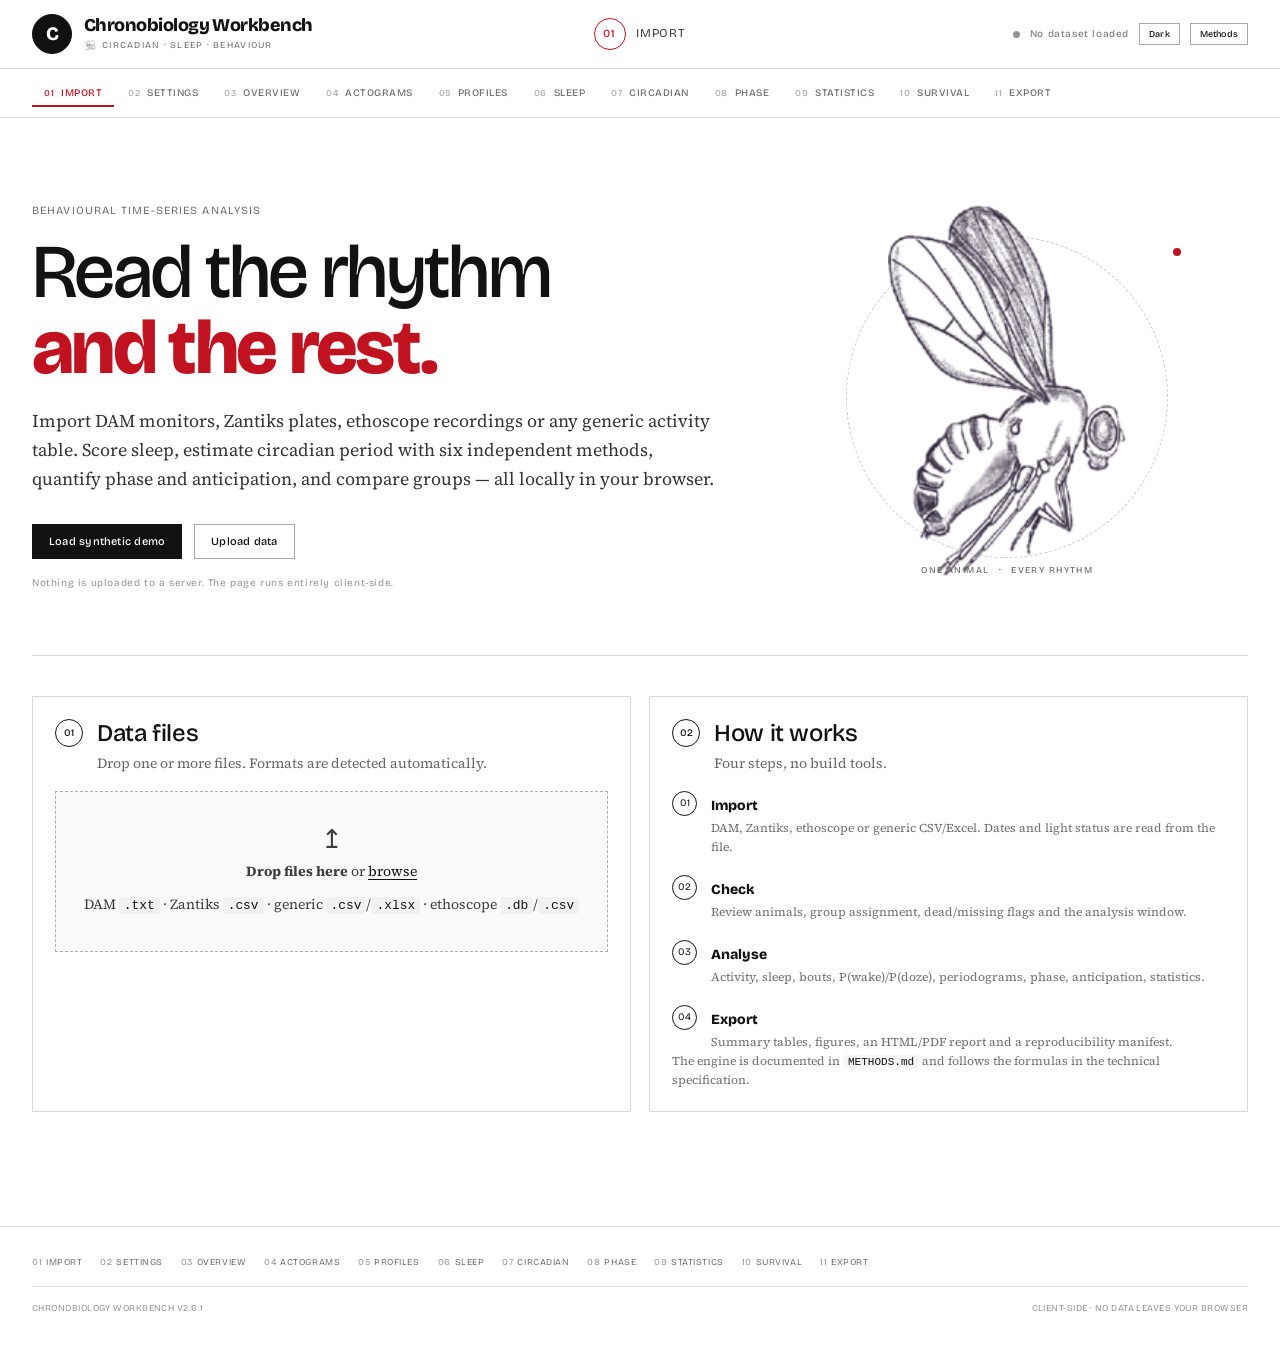
==== commit 5580304b: "Score animals with no movement from the start as dead; explain unscored animals" ====
--- a/docs/index.html
+++ b/docs/index.html
@@ -8,8 +8,8 @@
 <link rel="preconnect" href="https://fonts.googleapis.com">
 <link rel="preconnect" href="https://fonts.gstatic.com" crossorigin>
 <link href="https://fonts.googleapis.com/css2?family=Bricolage+Grotesque:opsz,wght@12..96,500;12..96,800&family=Source+Serif+4:ital,opsz,wght@0,8..60,400;0,8..60,600;1,8..60,400&display=swap" rel="stylesheet">
-<link rel="icon" type="image/svg+xml" href="assets/insect-mark.svg?v=2.6.0">
-<link rel="stylesheet" href="css/styles.css?v=2.6.0">
+<link rel="icon" type="image/svg+xml" href="assets/insect-mark.svg?v=2.6.1">
+<link rel="stylesheet" href="css/styles.css?v=2.6.1">
 </head>
 <body>
 <div class="app-shell">
@@ -82,7 +82,7 @@
           <p class="privacy-note">Nothing is uploaded to a server. The page runs entirely client-side.</p>
         </div>
         <figure class="hero-figure" aria-hidden="true">
-          <img class="hero-figure-insect" src="assets/insect-drawing.png?v=2.6.0" alt="">
+          <img class="hero-figure-insect" src="assets/insect-drawing.png?v=2.6.1" alt="">
           <figcaption><span>one animal</span><span>every rhythm</span></figcaption>
         </figure>
       </div>
@@ -536,8 +536,11 @@
           </label>
           <label>Correction<select id="surv-correction"><option value="holm">Holm</option><option value="bh">Benjamini–Hochberg</option><option value="bonferroni">Bonferroni</option></select></label>
           <label class="check-label"><input type="checkbox" id="surv-permanent" checked> Death must be permanent (no movement until end of recording)</label>
+          <label class="check-label"><input type="checkbox" id="surv-never" checked> Score animals with no movement from the start as dead (time 0)</label>
           <label class="check-label"><input type="checkbox" id="surv-ci" checked> 95% confidence bands</label>
         </div>
+        <p class="small muted">Tracking noise can keep a dead animal just above zero. If dead animals are not detected, raise the movement threshold (counts per bin) or check the per-animal table below.</p>
+        <p class="small hidden" id="surv-note"></p>
       </article>
       <div class="kpi-grid" id="surv-kpis"></div>
       <article class="card"><header class="card-head"><span class="card-index">A</span><div><h3>Kaplan–Meier survival</h3><p>Step curves per group; tick marks are censored animals.</p></div><button class="btn tiny ghost" data-export="surv-curve" type="button">Export</button></header><div class="chart tall" id="surv-curve"></div></article>
@@ -623,7 +626,7 @@
       <a href="#survival" data-goto="survival"><span>10</span>Survival</a>
       <a href="#export" data-goto="export"><span>11</span>Export</a>
     </div>
-<div class="footer-meta"><span>Chronobiology Workbench v2.6.0</span><span>Client-side · no data leaves your browser</span></div>
+<div class="footer-meta"><span>Chronobiology Workbench v2.6.1</span><span>Client-side · no data leaves your browser</span></div>
   </footer>
 </div>
 
@@ -649,15 +652,15 @@
 <script src="vendor/jszip.min.js"></script>
 <script src="vendor/xlsx.full.min.js"></script>
 <script src="vendor/sql-wasm.js"></script>
-<script src="js/core.js?v=2.6.0"></script>
-<script src="js/stats.js?v=2.6.0"></script>
-<script src="js/importers.js?v=2.6.0"></script>
-<script src="js/sleep.js?v=2.6.0"></script>
-<script src="js/circadian.js?v=2.6.0"></script>
-<script src="js/phase.js?v=2.6.0"></script>
-<script src="js/lifespan.js?v=2.6.0"></script>
-<script src="js/charts.js?v=2.6.0"></script>
-<script src="js/sample.js?v=2.6.0"></script>
-<script src="js/app.js?v=2.6.0"></script>
+<script src="js/core.js?v=2.6.1"></script>
+<script src="js/stats.js?v=2.6.1"></script>
+<script src="js/importers.js?v=2.6.1"></script>
+<script src="js/sleep.js?v=2.6.1"></script>
+<script src="js/circadian.js?v=2.6.1"></script>
+<script src="js/phase.js?v=2.6.1"></script>
+<script src="js/lifespan.js?v=2.6.1"></script>
+<script src="js/charts.js?v=2.6.1"></script>
+<script src="js/sample.js?v=2.6.1"></script>
+<script src="js/app.js?v=2.6.1"></script>
 </body>
 </html>
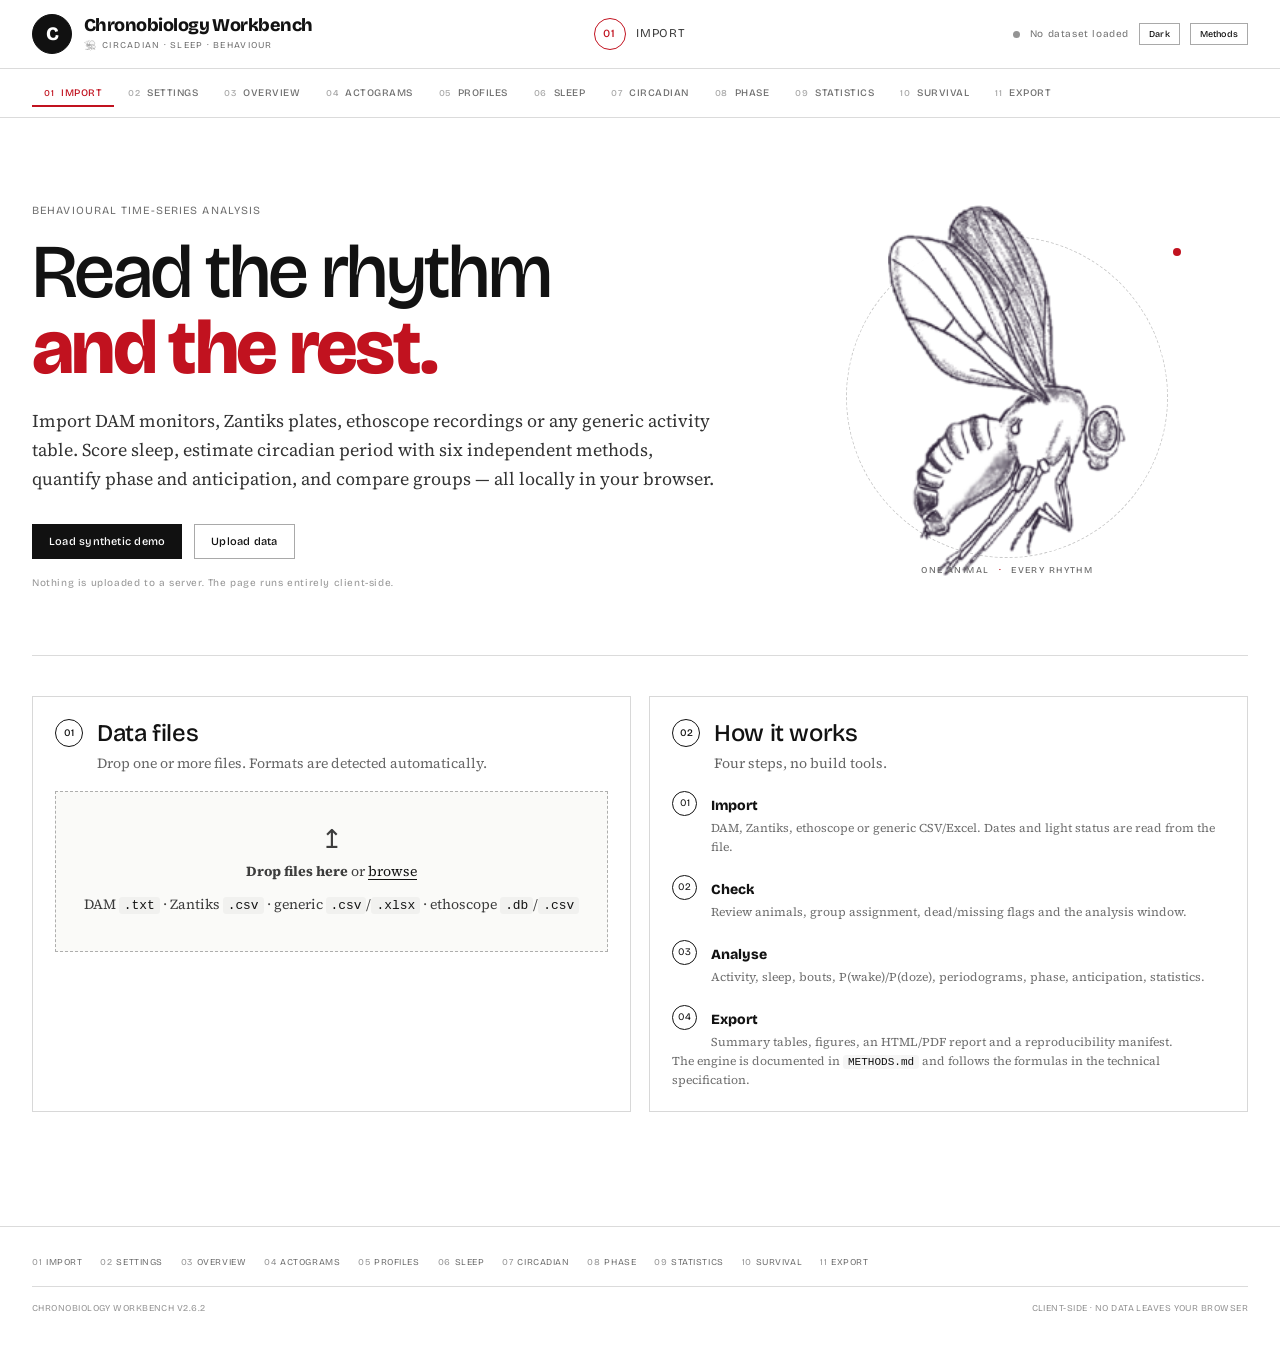
==== commit 9f24ee72: "Add percentage-alive-at-end bar chart to survival" ====
--- a/docs/index.html
+++ b/docs/index.html
@@ -8,8 +8,8 @@
 <link rel="preconnect" href="https://fonts.googleapis.com">
 <link rel="preconnect" href="https://fonts.gstatic.com" crossorigin>
 <link href="https://fonts.googleapis.com/css2?family=Bricolage+Grotesque:opsz,wght@12..96,500;12..96,800&family=Source+Serif+4:ital,opsz,wght@0,8..60,400;0,8..60,600;1,8..60,400&display=swap" rel="stylesheet">
-<link rel="icon" type="image/svg+xml" href="assets/insect-mark.svg?v=2.6.1">
-<link rel="stylesheet" href="css/styles.css?v=2.6.1">
+<link rel="icon" type="image/svg+xml" href="assets/insect-mark.svg?v=2.6.2">
+<link rel="stylesheet" href="css/styles.css?v=2.6.2">
 </head>
 <body>
 <div class="app-shell">
@@ -82,7 +82,7 @@
           <p class="privacy-note">Nothing is uploaded to a server. The page runs entirely client-side.</p>
         </div>
         <figure class="hero-figure" aria-hidden="true">
-          <img class="hero-figure-insect" src="assets/insect-drawing.png?v=2.6.1" alt="">
+          <img class="hero-figure-insect" src="assets/insect-drawing.png?v=2.6.2" alt="">
           <figcaption><span>one animal</span><span>every rhythm</span></figcaption>
         </figure>
       </div>
@@ -544,13 +544,14 @@
       </article>
       <div class="kpi-grid" id="surv-kpis"></div>
       <article class="card"><header class="card-head"><span class="card-index">A</span><div><h3>Kaplan–Meier survival</h3><p>Step curves per group; tick marks are censored animals.</p></div><button class="btn tiny ghost" data-export="surv-curve" type="button">Export</button></header><div class="chart tall" id="surv-curve"></div></article>
-      <div class="grid-2">
-        <article class="card"><header class="card-head"><span class="card-index">B</span><div><h3>Survival summary by group</h3></div><button class="btn tiny ghost" id="btn-export-survival-summary" type="button">Export CSV</button></header><div class="table-wrap" id="surv-summary-table"></div></article>
-        <article class="card"><header class="card-head"><span class="card-index">C</span><div><h3>Lifespan of animals that died</h3></div><button class="btn tiny ghost" data-export="surv-box" type="button">Export</button></header><div class="chart" id="surv-box"></div></article>
-      </div>
-      <article class="card"><header class="card-head"><span class="card-index">D</span><div><h3>Log-rank tests</h3></div></header><div class="table-wrap" id="surv-tests"></div></article>
-      <article class="card">
-        <header class="card-head"><span class="card-index">E</span><div><h3>Per-animal status</h3></div>
+      <article class="card"><header class="card-head"><span class="card-index">B</span><div><h3>Animals alive at the end of the experiment</h3><p>Percentage of animals still alive at the end of the recording, per group, with 95% Wilson intervals.</p></div><button class="btn tiny ghost" data-export="surv-bar" type="button">Export</button></header><div class="chart" id="surv-bar"></div></article>
+      <div class="grid-2">
+        <article class="card"><header class="card-head"><span class="card-index">C</span><div><h3>Survival summary by group</h3></div><button class="btn tiny ghost" id="btn-export-survival-summary" type="button">Export CSV</button></header><div class="table-wrap" id="surv-summary-table"></div></article>
+        <article class="card"><header class="card-head"><span class="card-index">D</span><div><h3>Lifespan of animals that died</h3></div><button class="btn tiny ghost" data-export="surv-box" type="button">Export</button></header><div class="chart" id="surv-box"></div></article>
+      </div>
+      <article class="card"><header class="card-head"><span class="card-index">E</span><div><h3>Log-rank tests</h3></div></header><div class="table-wrap" id="surv-tests"></div></article>
+      <article class="card">
+        <header class="card-head"><span class="card-index">F</span><div><h3>Per-animal status</h3></div>
           <button class="btn tiny ghost" id="btn-export-survival" type="button">Export CSV</button>
         </header>
         <div class="table-wrap tall" id="surv-animal-table"></div>
@@ -594,6 +595,7 @@
               <option value="sleep-profile-chart">Sleep profile</option>
               <option value="phase-circular">Circular phase</option>
               <option value="surv-curve">Survival curves</option>
+              <option value="surv-bar">% alive at end</option>
             </select></label>
             <label>Format<select id="export-format"><option value="png">PNG</option><option value="svg">SVG</option></select></label>
             <label>Scale<select id="export-scale"><option value="2">2×</option><option value="3" selected>3×</option><option value="4">4×</option></select></label>
@@ -626,7 +628,7 @@
       <a href="#survival" data-goto="survival"><span>10</span>Survival</a>
       <a href="#export" data-goto="export"><span>11</span>Export</a>
     </div>
-<div class="footer-meta"><span>Chronobiology Workbench v2.6.1</span><span>Client-side · no data leaves your browser</span></div>
+<div class="footer-meta"><span>Chronobiology Workbench v2.6.2</span><span>Client-side · no data leaves your browser</span></div>
   </footer>
 </div>
 
@@ -652,15 +654,15 @@
 <script src="vendor/jszip.min.js"></script>
 <script src="vendor/xlsx.full.min.js"></script>
 <script src="vendor/sql-wasm.js"></script>
-<script src="js/core.js?v=2.6.1"></script>
-<script src="js/stats.js?v=2.6.1"></script>
-<script src="js/importers.js?v=2.6.1"></script>
-<script src="js/sleep.js?v=2.6.1"></script>
-<script src="js/circadian.js?v=2.6.1"></script>
-<script src="js/phase.js?v=2.6.1"></script>
-<script src="js/lifespan.js?v=2.6.1"></script>
-<script src="js/charts.js?v=2.6.1"></script>
-<script src="js/sample.js?v=2.6.1"></script>
-<script src="js/app.js?v=2.6.1"></script>
+<script src="js/core.js?v=2.6.2"></script>
+<script src="js/stats.js?v=2.6.2"></script>
+<script src="js/importers.js?v=2.6.2"></script>
+<script src="js/sleep.js?v=2.6.2"></script>
+<script src="js/circadian.js?v=2.6.2"></script>
+<script src="js/phase.js?v=2.6.2"></script>
+<script src="js/lifespan.js?v=2.6.2"></script>
+<script src="js/charts.js?v=2.6.2"></script>
+<script src="js/sample.js?v=2.6.2"></script>
+<script src="js/app.js?v=2.6.2"></script>
 </body>
 </html>
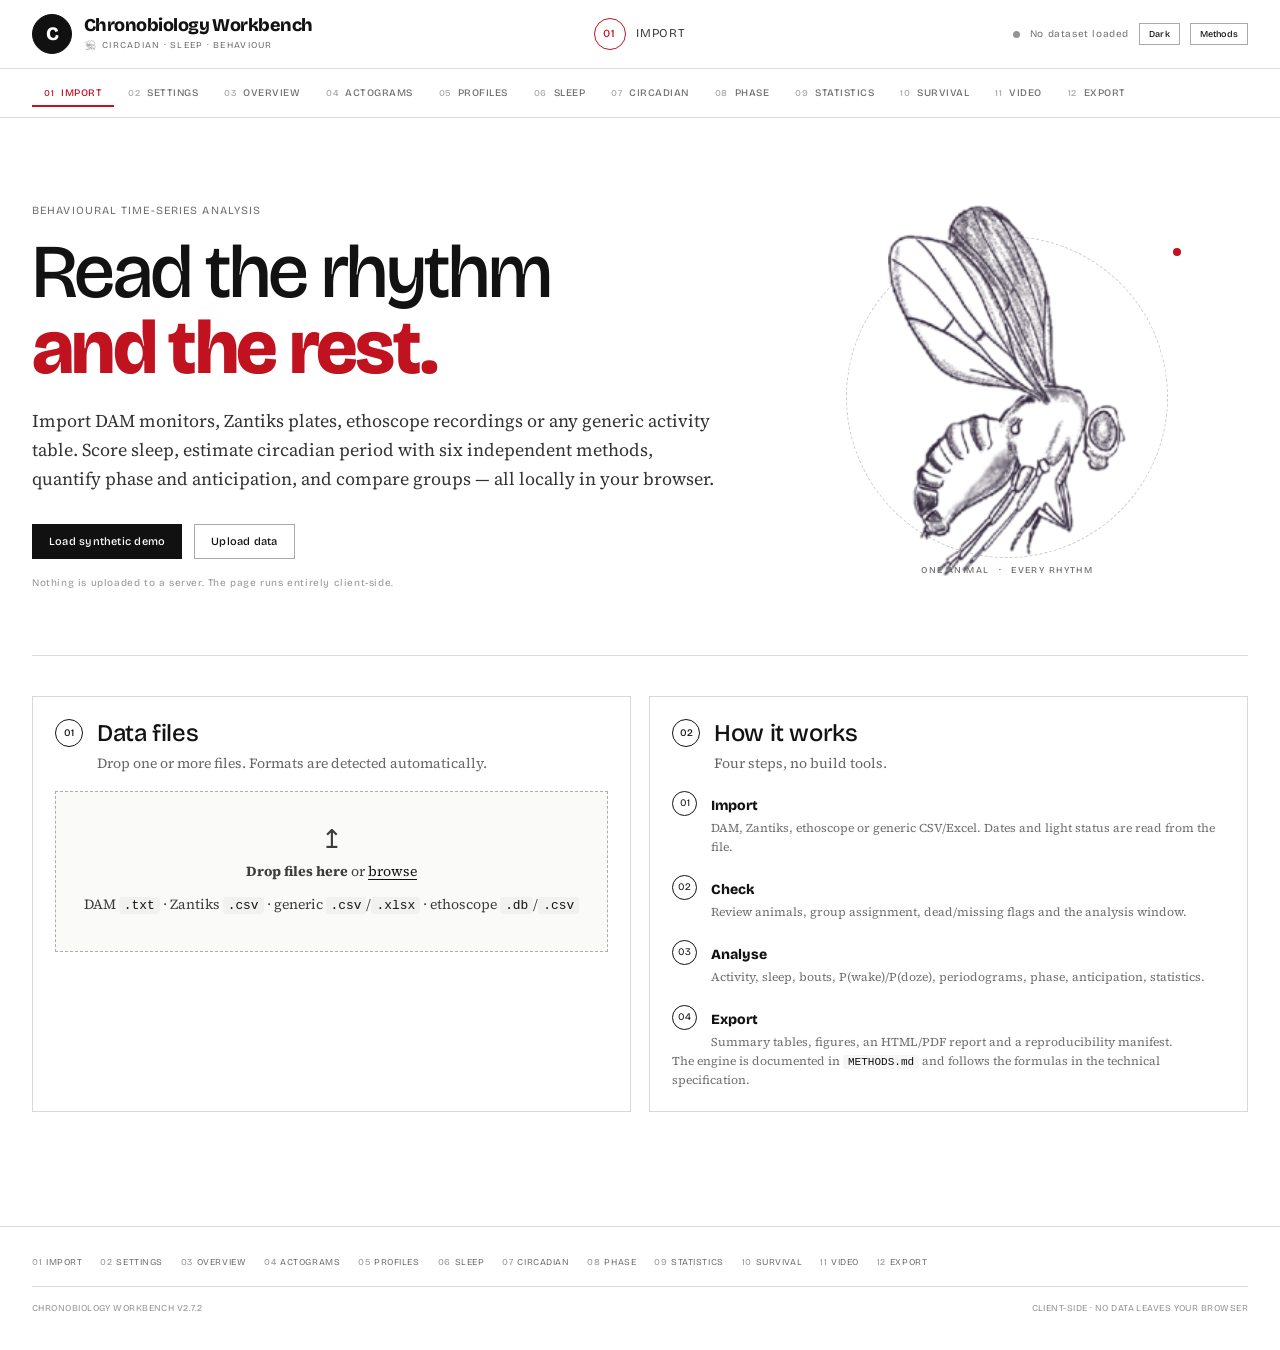
==== commit 6715c2a3: "Add Video section: play Zantiks MJPEG AVI, link wells to animals, follow the actogram" ====
--- a/docs/index.html
+++ b/docs/index.html
@@ -8,8 +8,8 @@
 <link rel="preconnect" href="https://fonts.googleapis.com">
 <link rel="preconnect" href="https://fonts.gstatic.com" crossorigin>
 <link href="https://fonts.googleapis.com/css2?family=Bricolage+Grotesque:opsz,wght@12..96,500;12..96,800&family=Source+Serif+4:ital,opsz,wght@0,8..60,400;0,8..60,600;1,8..60,400&display=swap" rel="stylesheet">
-<link rel="icon" type="image/svg+xml" href="assets/insect-mark.svg?v=2.6.2">
-<link rel="stylesheet" href="css/styles.css?v=2.6.2">
+<link rel="icon" type="image/svg+xml" href="assets/insect-mark.svg?v=2.7.2">
+<link rel="stylesheet" href="css/styles.css?v=2.7.2">
 </head>
 <body>
 <div class="app-shell">
@@ -47,7 +47,8 @@
     <button class="step" data-section="phase" type="button"><span>08</span>Phase</button>
     <button class="step" data-section="stats" type="button"><span>09</span>Statistics</button>
     <button class="step" data-section="survival" type="button"><span>10</span>Survival</button>
-    <button class="step" data-section="export" type="button"><span>11</span>Export</button>
+    <button class="step" data-section="video" type="button"><span>11</span>Video</button>
+    <button class="step" data-section="export" type="button"><span>12</span>Export</button>
   </nav>
 
   <div class="scope-strip hidden" id="scope-strip">
@@ -82,7 +83,7 @@
           <p class="privacy-note">Nothing is uploaded to a server. The page runs entirely client-side.</p>
         </div>
         <figure class="hero-figure" aria-hidden="true">
-          <img class="hero-figure-insect" src="assets/insect-drawing.png?v=2.6.2" alt="">
+          <img class="hero-figure-insect" src="assets/insect-drawing.png?v=2.7.2" alt="">
           <figcaption><span>one animal</span><span>every rhythm</span></figcaption>
         </figure>
       </div>
@@ -559,11 +560,71 @@
     </section>
 
     <!-- ============================================================ -->
-    <!-- 11 EXPORT                                                    -->
+    <!-- 11 VIDEO                                                     -->
+    <!-- ============================================================ -->
+    <section class="panel" id="sec-video">
+      <div class="section-head">
+        <div><p class="eyebrow">11 · Video</p><h2 class="display">Watch the behaviour.</h2></div>
+        <button class="btn primary" id="btn-vid-choose" type="button">Load Zantiks video</button>
+        <input type="file" id="vid-file" hidden accept=".avi,.mp4,.m4v,.mov,.webm,video/*">
+      </div>
+      <article class="card">
+        <p class="small muted">Load the video exported by Zantiks (MJPEG <code>.avi</code>, or MP4/WebM). It stays on your computer and is read frame by frame. Each well is linked to its animal, so the video, the activity and the actogram move together. Analyse a dataset first (steps 01–02).</p>
+        <p class="small muted"><strong>Syncing.</strong> Zantiks prints the runtime on every frame (bottom of the image). Pause on a frame, type that runtime and press "Add sync point". One point assumes the video plays in real time; add a second point on a later frame if the video is a time-lapse (for example one frame every 10 s of the recording). The runtime the app computes is shown above the plate so you can compare it with the printed one.</p>
+        <div class="info-grid" id="vid-info"></div>
+        <div class="controls">
+          <label>Runtime printed on this frame (s)<input type="number" id="vid-runtime" placeholder="e.g. 3360.327" step="any"></label>
+          <button class="btn ghost small" id="btn-vid-sync" type="button">Add sync point at this frame</button>
+          <button class="btn ghost small" id="btn-vid-clear-sync" type="button">Clear sync points</button>
+          <label>Plate rows<input type="number" id="vid-rows" value="8" min="1" max="16"></label>
+          <label>Plate columns<input type="number" id="vid-cols" value="12" min="1" max="24"></label>
+          <label>Cell size<input type="range" id="vid-cell" min="0.4" max="1.3" step="0.05" value="0.9"></label>
+        </div>
+        <div class="controls">
+          <label class="check-label"><input type="checkbox" id="vid-colour" checked> Colour wells by behaviour</label>
+          <label class="check-label"><input type="checkbox" id="vid-labels" checked> Well labels</label>
+          <label class="check-label"><input type="checkbox" id="vid-grid" checked> Well grid</label>
+          <label class="check-label"><input type="checkbox" id="vid-edit"> Adjust grid (drag the 4 corner handles)</label>
+          <button class="btn ghost small" id="btn-vid-reset-grid" type="button">Reset grid</button>
+        </div>
+        <p class="small" id="vid-anchors"></p>
+        <p class="small hidden" id="vid-note"></p>
+        <p class="small muted">The corner handles mark the centres of the first and last well of the first and last rows (A1, A12, H1, H12 on a 96-well plate). Wells are coloured <span style="color:#d99a00">active</span>, <span style="color:#00a3cc">asleep</span>, <span style="color:#8a8a8a">inactive / dead / no data</span>.</p>
+      </article>
+      <div class="grid-2 video-grid">
+        <article class="card">
+          <header class="card-head"><span class="card-index">A</span><div><h3>Plate</h3><p id="vid-clock">No video loaded</p></div><button class="btn tiny ghost" id="btn-vid-snapshot" type="button">Save frame</button></header>
+          <div class="video-stage"><canvas id="vid-canvas" width="720" height="540"></canvas></div>
+          <div class="video-transport">
+            <button class="btn small" id="btn-vid-play" type="button">Play</button>
+            <button class="btn ghost small" id="btn-vid-prev" type="button">◀ Frame</button>
+            <button class="btn ghost small" id="btn-vid-next" type="button">Frame ▶</button>
+            <label class="inline">Speed<select id="vid-speed"><option value="0.25">0.25×</option><option value="0.5">0.5×</option><option value="1" selected>1×</option><option value="2">2×</option><option value="4">4×</option></select></label>
+            <input type="range" id="vid-slider" min="0" max="1" step="1" value="0">
+          </div>
+        </article>
+        <article class="card">
+          <header class="card-head"><span class="card-index">B</span><div><h3>Selected animal</h3><p>Click a well on the plate, or choose an animal.</p></div></header>
+          <div class="controls"><label>Animal<select id="vid-animal"></select></label></div>
+          <div class="video-selected">
+            <canvas id="vid-crop" width="240" height="240"></canvas>
+            <div class="table-wrap" id="vid-details"></div>
+          </div>
+          <div class="chart" id="vid-trace" style="min-height:230px"></div>
+        </article>
+      </div>
+      <article class="card">
+        <header class="card-head"><span class="card-index">C</span><div><h3>Actogram of the selected animal</h3><p>The red diamond follows the video time.</p></div><button class="btn tiny ghost" data-export="vid-actogram" type="button">Export</button></header>
+        <div class="chart actogram-profile" id="vid-actogram"></div>
+      </article>
+    </section>
+
+    <!-- ============================================================ -->
+    <!-- 12 EXPORT                                                    -->
     <!-- ============================================================ -->
     <section class="panel" id="sec-export">
       <div class="section-head">
-        <div><p class="eyebrow">11 · Export</p><h2 class="display">Take it with you.</h2></div>
+        <div><p class="eyebrow">12 · Export</p><h2 class="display">Take it with you.</h2></div>
       </div>
       <div class="grid-2">
         <article class="card">
@@ -626,9 +687,10 @@
       <a href="#phase" data-goto="phase"><span>08</span>Phase</a>
       <a href="#stats" data-goto="stats"><span>09</span>Statistics</a>
       <a href="#survival" data-goto="survival"><span>10</span>Survival</a>
-      <a href="#export" data-goto="export"><span>11</span>Export</a>
+      <a href="#video" data-goto="video"><span>11</span>Video</a>
+      <a href="#export" data-goto="export"><span>12</span>Export</a>
     </div>
-<div class="footer-meta"><span>Chronobiology Workbench v2.6.2</span><span>Client-side · no data leaves your browser</span></div>
+<div class="footer-meta"><span>Chronobiology Workbench v2.7.2</span><span>Client-side · no data leaves your browser</span></div>
   </footer>
 </div>
 
@@ -654,15 +716,16 @@
 <script src="vendor/jszip.min.js"></script>
 <script src="vendor/xlsx.full.min.js"></script>
 <script src="vendor/sql-wasm.js"></script>
-<script src="js/core.js?v=2.6.2"></script>
-<script src="js/stats.js?v=2.6.2"></script>
-<script src="js/importers.js?v=2.6.2"></script>
-<script src="js/sleep.js?v=2.6.2"></script>
-<script src="js/circadian.js?v=2.6.2"></script>
-<script src="js/phase.js?v=2.6.2"></script>
-<script src="js/lifespan.js?v=2.6.2"></script>
-<script src="js/charts.js?v=2.6.2"></script>
-<script src="js/sample.js?v=2.6.2"></script>
-<script src="js/app.js?v=2.6.2"></script>
+<script src="js/core.js?v=2.7.2"></script>
+<script src="js/stats.js?v=2.7.2"></script>
+<script src="js/importers.js?v=2.7.2"></script>
+<script src="js/sleep.js?v=2.7.2"></script>
+<script src="js/circadian.js?v=2.7.2"></script>
+<script src="js/phase.js?v=2.7.2"></script>
+<script src="js/lifespan.js?v=2.7.2"></script>
+<script src="js/video.js?v=2.7.2"></script>
+<script src="js/charts.js?v=2.7.2"></script>
+<script src="js/sample.js?v=2.7.2"></script>
+<script src="js/app.js?v=2.7.2"></script>
 </body>
 </html>
--- a/docs/css/styles.css
+++ b/docs/css/styles.css
@@ -671,3 +671,13 @@
   .card { border: 1px solid #ccc; break-inside: avoid; }
   .chart { min-height: 360px; }
 }
+
+/* ============================ video ============================ */
+.video-stage { background: #000; line-height: 0; border: 1px solid var(--paper-border); }
+.video-stage canvas { width: 100%; height: auto; display: block; cursor: crosshair; }
+.video-transport { display: flex; gap: 8px; align-items: center; flex-wrap: wrap; margin-top: 12px; }
+.video-transport input[type="range"] { flex: 1 1 160px; min-width: 120px; accent-color: hsl(var(--text-primary)); }
+.video-transport label.inline { display: flex; flex-direction: row; align-items: center; gap: 6px; }
+.video-selected { display: grid; grid-template-columns: 200px minmax(0, 1fr); gap: 14px; align-items: start; margin: 12px 0; }
+.video-selected canvas { width: 200px; height: 200px; background: #000; border: 1px solid var(--paper-border); }
+@media (max-width: 900px) { .video-selected { grid-template-columns: 1fr; } .video-selected canvas { width: 100%; height: auto; } }
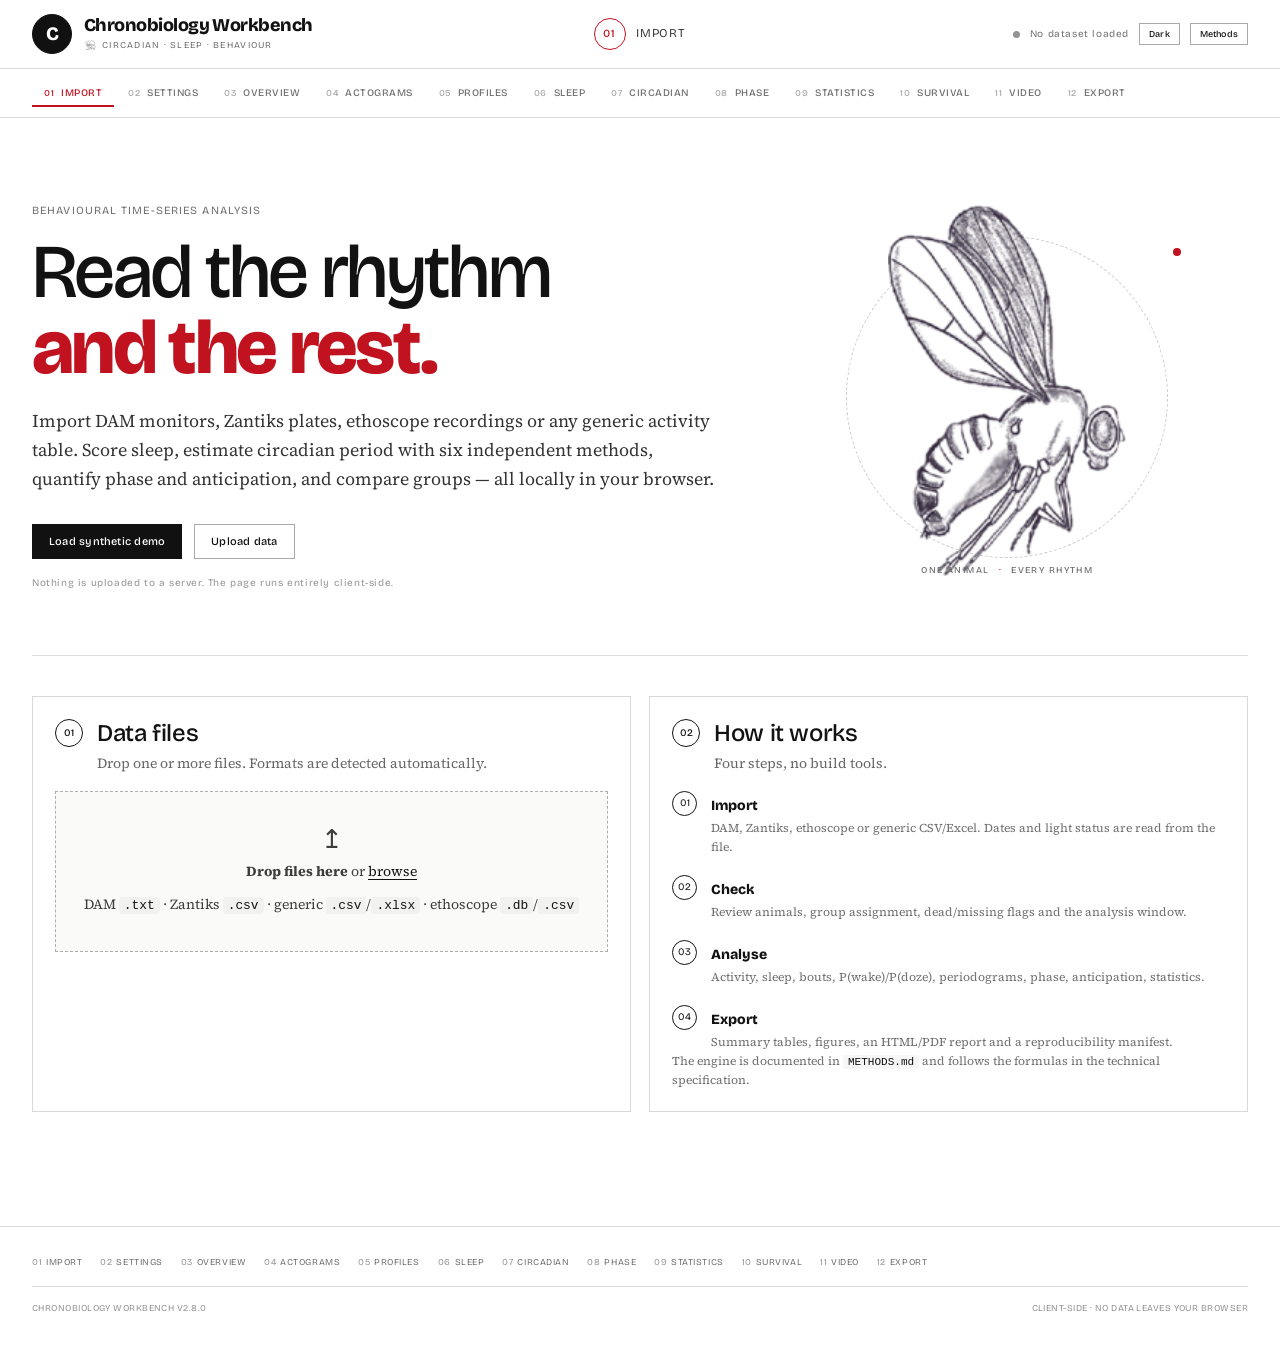
==== commit 48109604: "Video: read the runtime printed on Zantiks frames to sync automatically" ====
--- a/docs/index.html
+++ b/docs/index.html
@@ -8,8 +8,8 @@
 <link rel="preconnect" href="https://fonts.googleapis.com">
 <link rel="preconnect" href="https://fonts.gstatic.com" crossorigin>
 <link href="https://fonts.googleapis.com/css2?family=Bricolage+Grotesque:opsz,wght@12..96,500;12..96,800&family=Source+Serif+4:ital,opsz,wght@0,8..60,400;0,8..60,600;1,8..60,400&display=swap" rel="stylesheet">
-<link rel="icon" type="image/svg+xml" href="assets/insect-mark.svg?v=2.7.2">
-<link rel="stylesheet" href="css/styles.css?v=2.7.2">
+<link rel="icon" type="image/svg+xml" href="assets/insect-mark.svg?v=2.8.0">
+<link rel="stylesheet" href="css/styles.css?v=2.8.0">
 </head>
 <body>
 <div class="app-shell">
@@ -83,7 +83,7 @@
           <p class="privacy-note">Nothing is uploaded to a server. The page runs entirely client-side.</p>
         </div>
         <figure class="hero-figure" aria-hidden="true">
-          <img class="hero-figure-insect" src="assets/insect-drawing.png?v=2.7.2" alt="">
+          <img class="hero-figure-insect" src="assets/insect-drawing.png?v=2.8.0" alt="">
           <figcaption><span>one animal</span><span>every rhythm</span></figcaption>
         </figure>
       </div>
@@ -570,7 +570,7 @@
       </div>
       <article class="card">
         <p class="small muted">Load the video exported by Zantiks (MJPEG <code>.avi</code>, or MP4/WebM). It stays on your computer and is read frame by frame. Each well is linked to its animal, so the video, the activity and the actogram move together. Analyse a dataset first (steps 01–02).</p>
-        <p class="small muted"><strong>Syncing.</strong> Zantiks prints the runtime on every frame (bottom of the image). Pause on a frame, type that runtime and press "Add sync point". One point assumes the video plays in real time; add a second point on a later frame if the video is a time-lapse (for example one frame every 10 s of the recording). The runtime the app computes is shown above the plate so you can compare it with the printed one.</p>
+        <p class="small muted"><strong>Syncing.</strong> Zantiks prints the runtime on every frame (bottom of the image) and the app reads it automatically, so no setup is needed, even for time-lapse videos. If it cannot read it (a different Zantiks overlay), pause on a frame, type the printed runtime and press "Add sync point"; one point assumes real time, and a second point on a later frame handles a time-lapse. The runtime the app uses is shown above the plate.</p>
         <div class="info-grid" id="vid-info"></div>
         <div class="controls">
           <label>Runtime printed on this frame (s)<input type="number" id="vid-runtime" placeholder="e.g. 3360.327" step="any"></label>
@@ -690,7 +690,7 @@
       <a href="#video" data-goto="video"><span>11</span>Video</a>
       <a href="#export" data-goto="export"><span>12</span>Export</a>
     </div>
-<div class="footer-meta"><span>Chronobiology Workbench v2.7.2</span><span>Client-side · no data leaves your browser</span></div>
+<div class="footer-meta"><span>Chronobiology Workbench v2.8.0</span><span>Client-side · no data leaves your browser</span></div>
   </footer>
 </div>
 
@@ -716,16 +716,16 @@
 <script src="vendor/jszip.min.js"></script>
 <script src="vendor/xlsx.full.min.js"></script>
 <script src="vendor/sql-wasm.js"></script>
-<script src="js/core.js?v=2.7.2"></script>
-<script src="js/stats.js?v=2.7.2"></script>
-<script src="js/importers.js?v=2.7.2"></script>
-<script src="js/sleep.js?v=2.7.2"></script>
-<script src="js/circadian.js?v=2.7.2"></script>
-<script src="js/phase.js?v=2.7.2"></script>
-<script src="js/lifespan.js?v=2.7.2"></script>
-<script src="js/video.js?v=2.7.2"></script>
-<script src="js/charts.js?v=2.7.2"></script>
-<script src="js/sample.js?v=2.7.2"></script>
-<script src="js/app.js?v=2.7.2"></script>
+<script src="js/core.js?v=2.8.0"></script>
+<script src="js/stats.js?v=2.8.0"></script>
+<script src="js/importers.js?v=2.8.0"></script>
+<script src="js/sleep.js?v=2.8.0"></script>
+<script src="js/circadian.js?v=2.8.0"></script>
+<script src="js/phase.js?v=2.8.0"></script>
+<script src="js/lifespan.js?v=2.8.0"></script>
+<script src="js/video.js?v=2.8.0"></script>
+<script src="js/charts.js?v=2.8.0"></script>
+<script src="js/sample.js?v=2.8.0"></script>
+<script src="js/app.js?v=2.8.0"></script>
 </body>
 </html>
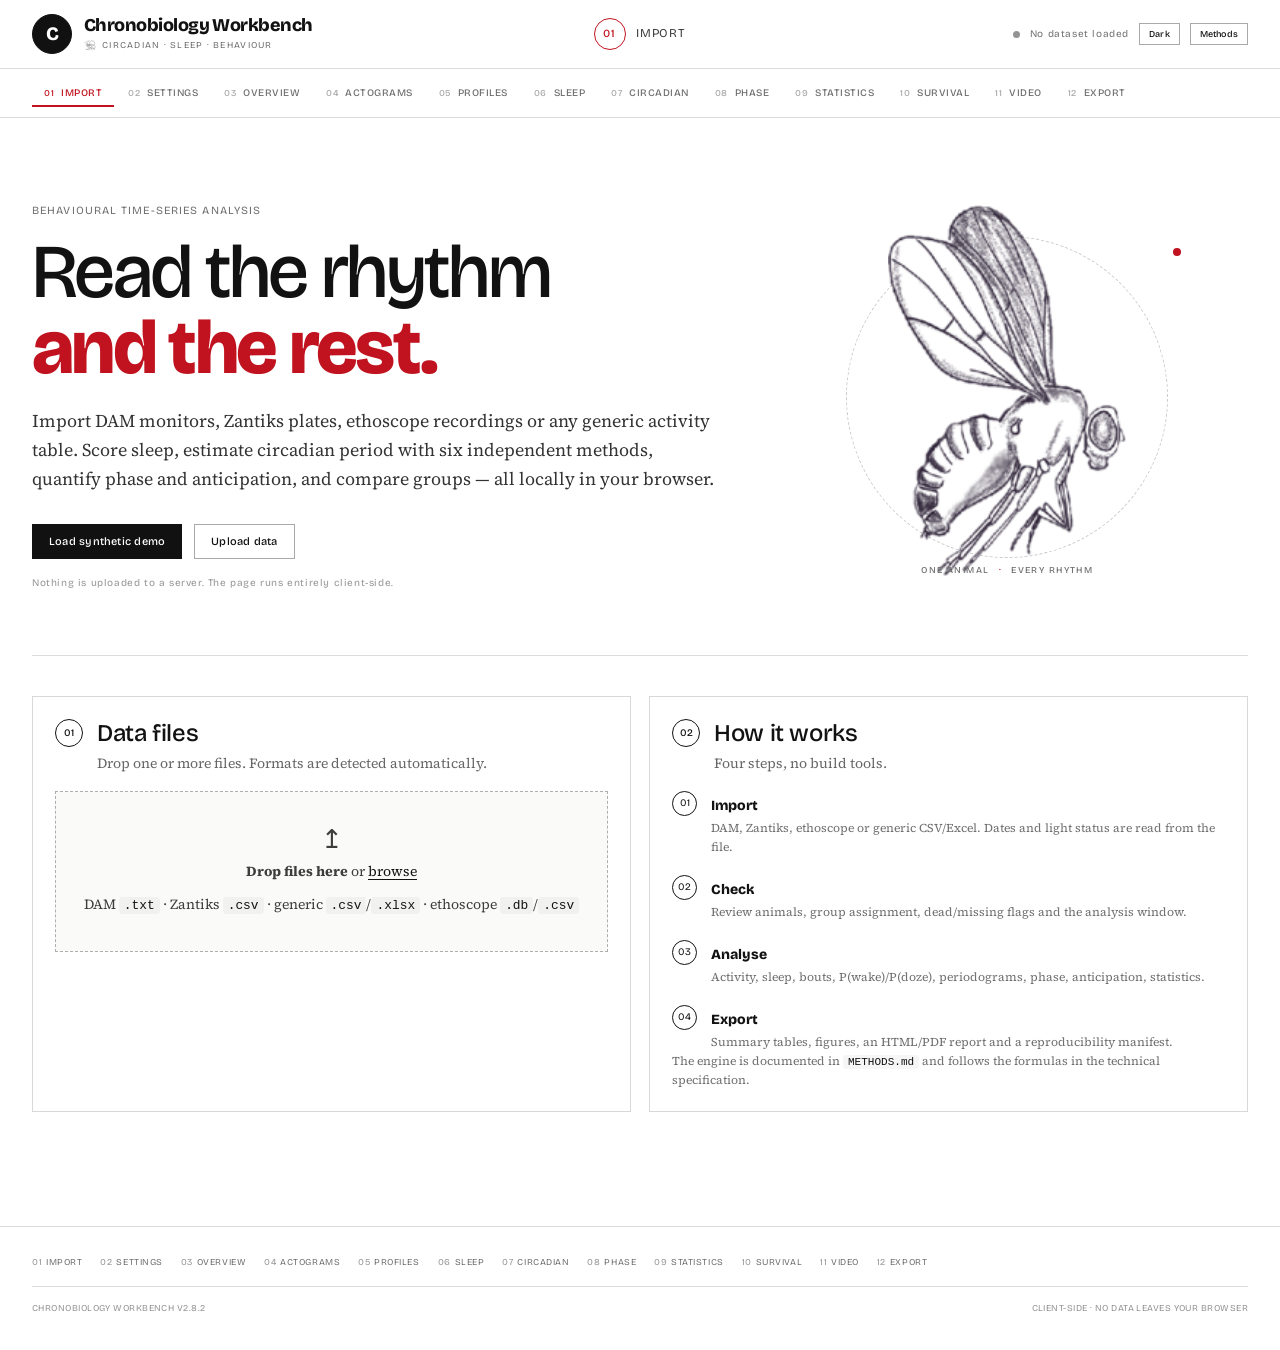
==== commit a9396b41: "Fix multi-monitor metadata linking: block mapping, tolerant joins and DAM5M parsing (v2.8.2)" ====
--- a/docs/index.html
+++ b/docs/index.html
@@ -8,8 +8,8 @@
 <link rel="preconnect" href="https://fonts.googleapis.com">
 <link rel="preconnect" href="https://fonts.gstatic.com" crossorigin>
 <link href="https://fonts.googleapis.com/css2?family=Bricolage+Grotesque:opsz,wght@12..96,500;12..96,800&family=Source+Serif+4:ital,opsz,wght@0,8..60,400;0,8..60,600;1,8..60,400&display=swap" rel="stylesheet">
-<link rel="icon" type="image/svg+xml" href="assets/insect-mark.svg?v=2.8.0">
-<link rel="stylesheet" href="css/styles.css?v=2.8.0">
+<link rel="icon" type="image/svg+xml" href="assets/insect-mark.svg?v=2.8.2">
+<link rel="stylesheet" href="css/styles.css?v=2.8.2">
 </head>
 <body>
 <div class="app-shell">
@@ -83,7 +83,7 @@
           <p class="privacy-note">Nothing is uploaded to a server. The page runs entirely client-side.</p>
         </div>
         <figure class="hero-figure" aria-hidden="true">
-          <img class="hero-figure-insect" src="assets/insect-drawing.png?v=2.8.0" alt="">
+          <img class="hero-figure-insect" src="assets/insect-drawing.png?v=2.8.2" alt="">
           <figcaption><span>one animal</span><span>every rhythm</span></figcaption>
         </figure>
       </div>
@@ -690,7 +690,7 @@
       <a href="#video" data-goto="video"><span>11</span>Video</a>
       <a href="#export" data-goto="export"><span>12</span>Export</a>
     </div>
-<div class="footer-meta"><span>Chronobiology Workbench v2.8.0</span><span>Client-side · no data leaves your browser</span></div>
+<div class="footer-meta"><span>Chronobiology Workbench v2.8.2</span><span>Client-side · no data leaves your browser</span></div>
   </footer>
 </div>
 
@@ -716,16 +716,16 @@
 <script src="vendor/jszip.min.js"></script>
 <script src="vendor/xlsx.full.min.js"></script>
 <script src="vendor/sql-wasm.js"></script>
-<script src="js/core.js?v=2.8.0"></script>
-<script src="js/stats.js?v=2.8.0"></script>
-<script src="js/importers.js?v=2.8.0"></script>
-<script src="js/sleep.js?v=2.8.0"></script>
-<script src="js/circadian.js?v=2.8.0"></script>
-<script src="js/phase.js?v=2.8.0"></script>
-<script src="js/lifespan.js?v=2.8.0"></script>
-<script src="js/video.js?v=2.8.0"></script>
-<script src="js/charts.js?v=2.8.0"></script>
-<script src="js/sample.js?v=2.8.0"></script>
-<script src="js/app.js?v=2.8.0"></script>
+<script src="js/core.js?v=2.8.2"></script>
+<script src="js/stats.js?v=2.8.2"></script>
+<script src="js/importers.js?v=2.8.2"></script>
+<script src="js/sleep.js?v=2.8.2"></script>
+<script src="js/circadian.js?v=2.8.2"></script>
+<script src="js/phase.js?v=2.8.2"></script>
+<script src="js/lifespan.js?v=2.8.2"></script>
+<script src="js/video.js?v=2.8.2"></script>
+<script src="js/charts.js?v=2.8.2"></script>
+<script src="js/sample.js?v=2.8.2"></script>
+<script src="js/app.js?v=2.8.2"></script>
 </body>
 </html>
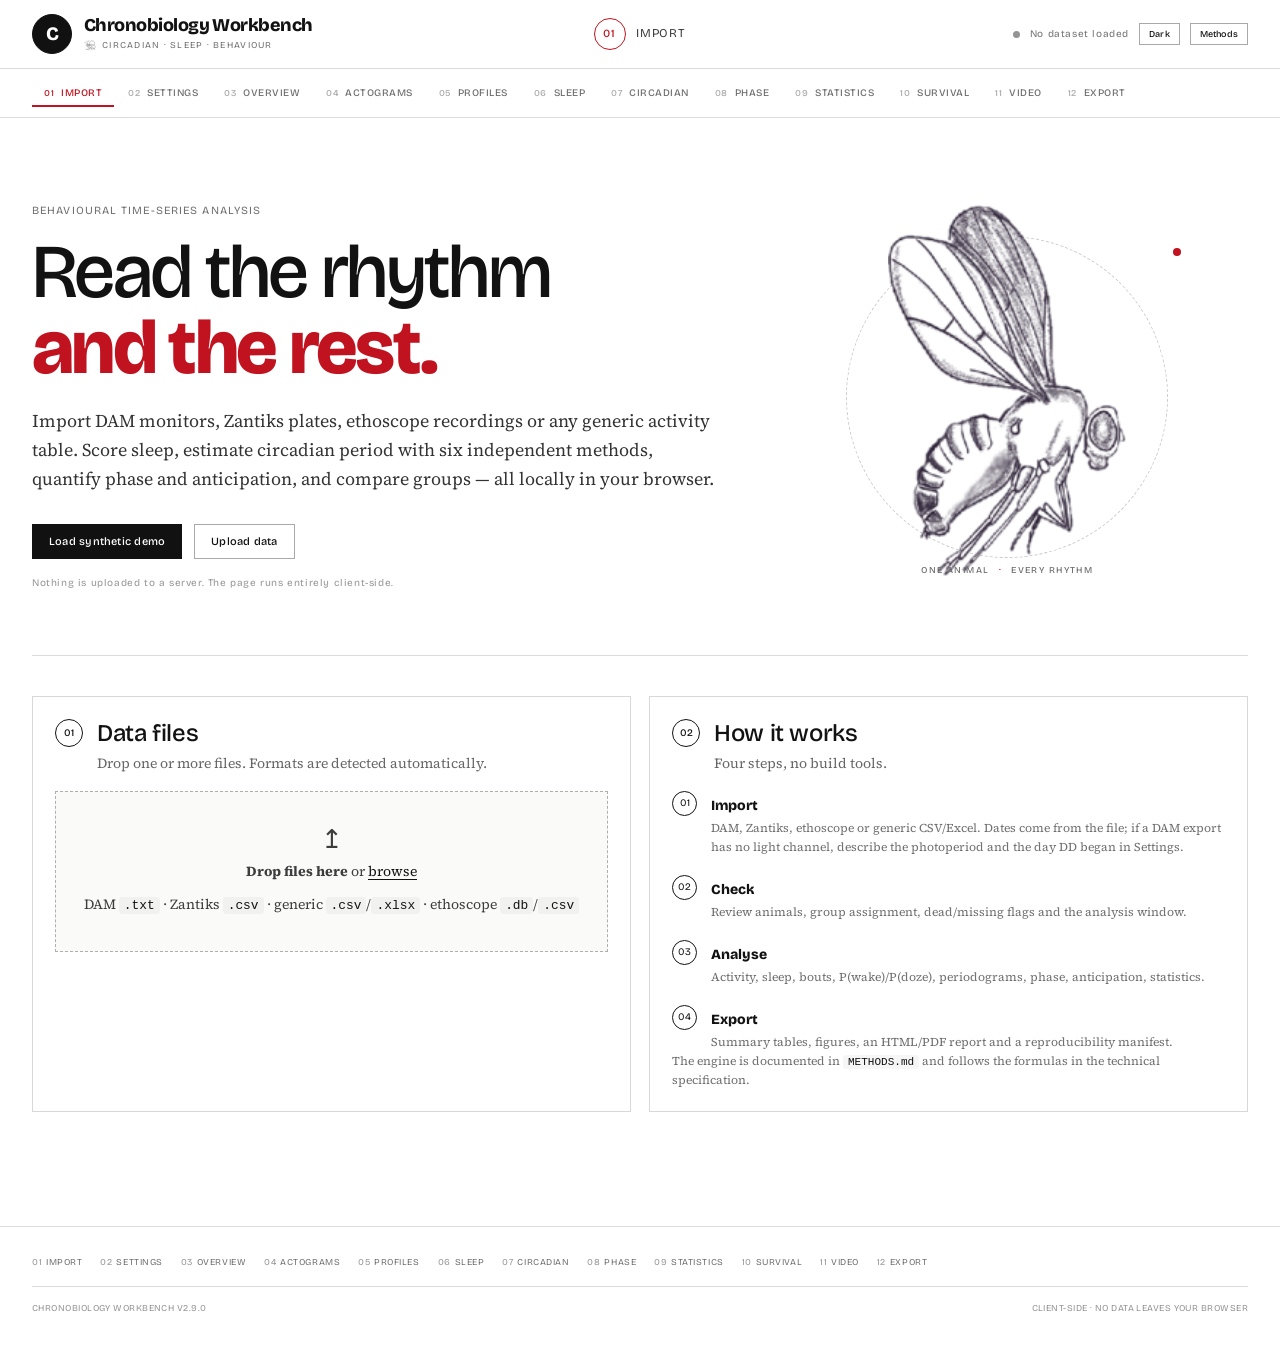
==== commit 03553b42: "Add manual light schedule for DAM, BMP/SVG figure export and single-fly actogram view (v2.9.0) - Set" ====
--- a/docs/index.html
+++ b/docs/index.html
@@ -8,8 +8,8 @@
 <link rel="preconnect" href="https://fonts.googleapis.com">
 <link rel="preconnect" href="https://fonts.gstatic.com" crossorigin>
 <link href="https://fonts.googleapis.com/css2?family=Bricolage+Grotesque:opsz,wght@12..96,500;12..96,800&family=Source+Serif+4:ital,opsz,wght@0,8..60,400;0,8..60,600;1,8..60,400&display=swap" rel="stylesheet">
-<link rel="icon" type="image/svg+xml" href="assets/insect-mark.svg?v=2.8.2">
-<link rel="stylesheet" href="css/styles.css?v=2.8.2">
+<link rel="icon" type="image/svg+xml" href="assets/insect-mark.svg?v=2.9.0">
+<link rel="stylesheet" href="css/styles.css?v=2.9.0">
 </head>
 <body>
 <div class="app-shell">
@@ -83,7 +83,7 @@
           <p class="privacy-note">Nothing is uploaded to a server. The page runs entirely client-side.</p>
         </div>
         <figure class="hero-figure" aria-hidden="true">
-          <img class="hero-figure-insect" src="assets/insect-drawing.png?v=2.8.2" alt="">
+          <img class="hero-figure-insect" src="assets/insect-drawing.png?v=2.9.0" alt="">
           <figcaption><span>one animal</span><span>every rhythm</span></figcaption>
         </figure>
       </div>
@@ -109,7 +109,7 @@
             <div><h2>How it works</h2><p>Four steps, no build tools.</p></div>
           </header>
           <ol class="how-list">
-            <li><span>01</span><div><strong>Import</strong><p>DAM, Zantiks, ethoscope or generic CSV/Excel. Dates and light status are read from the file.</p></div></li>
+            <li><span>01</span><div><strong>Import</strong><p>DAM, Zantiks, ethoscope or generic CSV/Excel. Dates come from the file; if a DAM export has no light channel, describe the photoperiod and the day DD began in Settings.</p></div></li>
             <li><span>02</span><div><strong>Check</strong><p>Review animals, group assignment, dead/missing flags and the analysis window.</p></div></li>
             <li><span>03</span><div><strong>Analyse</strong><p>Activity, sleep, bouts, P(wake)/P(doze), periodograms, phase, anticipation, statistics.</p></div></li>
             <li><span>04</span><div><strong>Export</strong><p>Summary tables, figures, an HTML/PDF report and a reproducibility manifest.</p></div></li>
@@ -174,13 +174,24 @@
             </label>
             <label>Cycle length T (h)<input type="number" id="set-cycle" value="24" min="16" max="32" step="0.5"></label>
             <label>Lights-on clock (ZT0)<input type="time" id="set-lights-on" value="08:00"></label>
+            <label>Light data
+              <select id="set-light-mode">
+                <option value="auto">Read from file</option>
+                <option value="ld">Manual LD (no DD)</option>
+                <option value="ld-dd">Manual LD → DD</option>
+                <option value="dd">Manual constant DD</option>
+              </select>
+            </label>
+            <label>Photoperiod light (h)<input type="number" id="set-photoperiod" value="12" min="0" max="24" step="0.5"></label>
+            <label>DD starts on day<input type="number" id="set-dd-day" placeholder="e.g. 6" min="1" step="1"></label>
             <label>Phase
               <select id="set-phase"><option value="ALL">All days</option><option value="LD">LD only</option><option value="DD">DD only</option><option value="LL">LL only</option></select>
             </label>
             <label>First analysis day<input type="number" id="set-start-day" value="1" min="0" step="1"></label>
             <label>Last analysis day<input type="number" id="set-end-day" value="999" min="1" step="1"></label>
           </div>
-          <p class="hint">Partial days are excluded from daily statistics. Lights-on is inferred from the light column; set it manually for DD-only recordings.</p>
+          <p class="hint" id="light-hint">Light is read from the file. DAM monitors record activity only, so choose a manual schedule to describe the photoperiod and the day DD begins.</p>
+          <p class="hint">Partial days are excluded from daily statistics.</p>
         </article>
 
         <article class="card">
@@ -426,23 +437,44 @@
       </article>
       <div class="kpi-grid" id="circ-kpis"></div>
       <article class="card"><header class="card-head"><span class="card-index">A</span><div><h3>Periodogram</h3><p>Chi-square power is Qp − threshold; the dotted line is zero.</p></div></header><div class="chart tall" id="circ-periodogram"></div></article>
-      <div class="grid-2">
-        <article class="card"><header class="card-head"><span class="card-index">B</span><div><h3>Period distribution</h3><p>Rhythmic animals only.</p></div></header><div class="chart" id="circ-distribution"></div></article>
-        <article class="card"><header class="card-head"><span class="card-index">C</span><div><h3>Autocorrelation</h3><p>RI is the height of the third peak; dotted line = 0.3.</p></div></header><div class="chart" id="circ-autocorr"></div></article>
-      </div>
-      <article class="card"><header class="card-head"><span class="card-index">D</span><div><h3>Population periodogram</h3><p>Mean ± SEM across animals.</p></div></header><div class="chart" id="circ-population"></div></article>
-      <article class="card">
-        <header class="card-head"><span class="card-index">E</span><div><h3>Group rhythmicity</h3></div>
+      <article class="card">
+        <header class="card-head">
+          <span class="card-index">B</span>
+          <div><h3>Single fly · actogram and periodogram</h3><p>Step through animals to judge rhythmicity by eye. The period line and the peak marker use that animal's own τ.</p></div>
+          <span class="badge" id="circ-ind-verdict">—</span>
+        </header>
+        <div class="controls">
+          <label>Animal<select id="circ-ind-animal"></select></label>
+          <button class="btn ghost small" id="circ-ind-prev" type="button">← Previous</button>
+          <button class="btn ghost small" id="circ-ind-next" type="button">Next →</button>
+          <label class="check-label"><input type="checkbox" id="circ-ind-double" checked> Double plot</label>
+          <label class="check-label"><input type="checkbox" id="circ-ind-tau" checked> Period line</label>
+          <label class="check-label"><input type="checkbox" id="circ-ind-onsets"> Onset markers</label>
+          <button class="btn ghost small" data-export="circ-ind-figure" type="button">Export figure</button>
+        </div>
+        <p class="hint" id="circ-ind-note">Run the periodograms to explore individual animals.</p>
+        <div class="grid-2" id="circ-ind-figure">
+          <div class="chart actogram-profile" id="circ-ind-actogram"></div>
+          <div class="chart" id="circ-ind-periodogram"></div>
+        </div>
+      </article>
+      <div class="grid-2">
+        <article class="card"><header class="card-head"><span class="card-index">C</span><div><h3>Period distribution</h3><p>Rhythmic animals only.</p></div></header><div class="chart" id="circ-distribution"></div></article>
+        <article class="card"><header class="card-head"><span class="card-index">D</span><div><h3>Autocorrelation</h3><p>RI is the height of the third peak; dotted line = 0.3.</p></div></header><div class="chart" id="circ-autocorr"></div></article>
+      </div>
+      <article class="card"><header class="card-head"><span class="card-index">E</span><div><h3>Population periodogram</h3><p>Mean ± SEM across animals.</p></div></header><div class="chart" id="circ-population"></div></article>
+      <article class="card">
+        <header class="card-head"><span class="card-index">F</span><div><h3>Group rhythmicity</h3></div>
           <button class="btn tiny ghost" id="btn-export-period" type="button">Export CSV</button>
         </header>
         <div class="table-wrap" id="circ-summary-table"></div>
       </article>
       <article class="card">
-        <header class="card-head"><span class="card-index">F</span><div><h3>Per-animal period results</h3></div></header>
+        <header class="card-head"><span class="card-index">G</span><div><h3>Per-animal period results</h3></div></header>
         <div class="table-wrap tall" id="circ-results-table"></div>
       </article>
       <article class="card">
-        <header class="card-head"><span class="card-index">G</span><div><h3>Validation</h3><p>Synthetic signals with known periods (23.5, 24, 25, 26 h) and property tests for sleep scoring.</p></div>
+        <header class="card-head"><span class="card-index">H</span><div><h3>Validation</h3><p>Synthetic signals with known periods (23.5, 24, 25, 26 h) and property tests for sleep scoring.</p></div>
           <button class="btn ghost small" id="btn-run-validation" type="button">Run validation</button>
         </header>
         <div class="grid-2">
@@ -646,23 +678,24 @@
           </div>
         </article>
         <article class="card">
-          <header class="card-head"><span class="card-index">B</span><div><h3>Figures</h3><p>PNG at high scale or SVG.</p></div></header>
+          <header class="card-head"><span class="card-index">B</span><div><h3>Figures</h3><p>Raster (PNG, BMP, JPEG) or vector (SVG).</p></div></header>
           <div class="controls">
             <label>Figure<select id="export-figure-select">
               <option value="profile-main">24-hour profile</option>
               <option value="stat-box">Box plot</option>
               <option value="circ-periodogram">Periodogram</option>
+              <option value="circ-ind-figure">Single fly (actogram + periodogram)</option>
               <option value="actogram-grid">Actograms</option>
               <option value="sleep-profile-chart">Sleep profile</option>
               <option value="phase-circular">Circular phase</option>
               <option value="surv-curve">Survival curves</option>
               <option value="surv-bar">% alive at end</option>
             </select></label>
-            <label>Format<select id="export-format"><option value="png">PNG</option><option value="svg">SVG</option></select></label>
-            <label>Scale<select id="export-scale"><option value="2">2×</option><option value="3" selected>3×</option><option value="4">4×</option></select></label>
+            <label>Format<select id="export-format"><option value="png">PNG</option><option value="svg">SVG (vector)</option><option value="bmp">BMP</option><option value="jpeg">JPEG</option></select></label>
+            <label>Scale<select id="export-scale"><option value="1">1×</option><option value="2">2×</option><option value="3" selected>3×</option><option value="4">4×</option></select></label>
             <button class="btn primary" id="btn-export-figure" type="button">Export figure</button>
           </div>
-          <p class="hint">For multi-panel grids, PNG composes all plots; SVG is available for single figures.</p>
+          <p class="hint">SVG is true vector output — open it in Illustrator, Inkscape or PowerPoint when the figure needs editing. Scale applies to raster formats (PNG, BMP, JPEG) and is ignored for SVG. Multi-panel grids are composed into one image for raster formats; SVG is offered for single figures only. The per-figure <em>Export</em> buttons use the format chosen here.</p>
         </article>
       </div>
       <article class="card">
@@ -690,7 +723,7 @@
       <a href="#video" data-goto="video"><span>11</span>Video</a>
       <a href="#export" data-goto="export"><span>12</span>Export</a>
     </div>
-<div class="footer-meta"><span>Chronobiology Workbench v2.8.2</span><span>Client-side · no data leaves your browser</span></div>
+<div class="footer-meta"><span>Chronobiology Workbench v2.9.0</span><span>Client-side · no data leaves your browser</span></div>
   </footer>
 </div>
 
@@ -716,16 +749,16 @@
 <script src="vendor/jszip.min.js"></script>
 <script src="vendor/xlsx.full.min.js"></script>
 <script src="vendor/sql-wasm.js"></script>
-<script src="js/core.js?v=2.8.2"></script>
-<script src="js/stats.js?v=2.8.2"></script>
-<script src="js/importers.js?v=2.8.2"></script>
-<script src="js/sleep.js?v=2.8.2"></script>
-<script src="js/circadian.js?v=2.8.2"></script>
-<script src="js/phase.js?v=2.8.2"></script>
-<script src="js/lifespan.js?v=2.8.2"></script>
-<script src="js/video.js?v=2.8.2"></script>
-<script src="js/charts.js?v=2.8.2"></script>
-<script src="js/sample.js?v=2.8.2"></script>
-<script src="js/app.js?v=2.8.2"></script>
+<script src="js/core.js?v=2.9.0"></script>
+<script src="js/stats.js?v=2.9.0"></script>
+<script src="js/importers.js?v=2.9.0"></script>
+<script src="js/sleep.js?v=2.9.0"></script>
+<script src="js/circadian.js?v=2.9.0"></script>
+<script src="js/phase.js?v=2.9.0"></script>
+<script src="js/lifespan.js?v=2.9.0"></script>
+<script src="js/video.js?v=2.9.0"></script>
+<script src="js/charts.js?v=2.9.0"></script>
+<script src="js/sample.js?v=2.9.0"></script>
+<script src="js/app.js?v=2.9.0"></script>
 </body>
 </html>
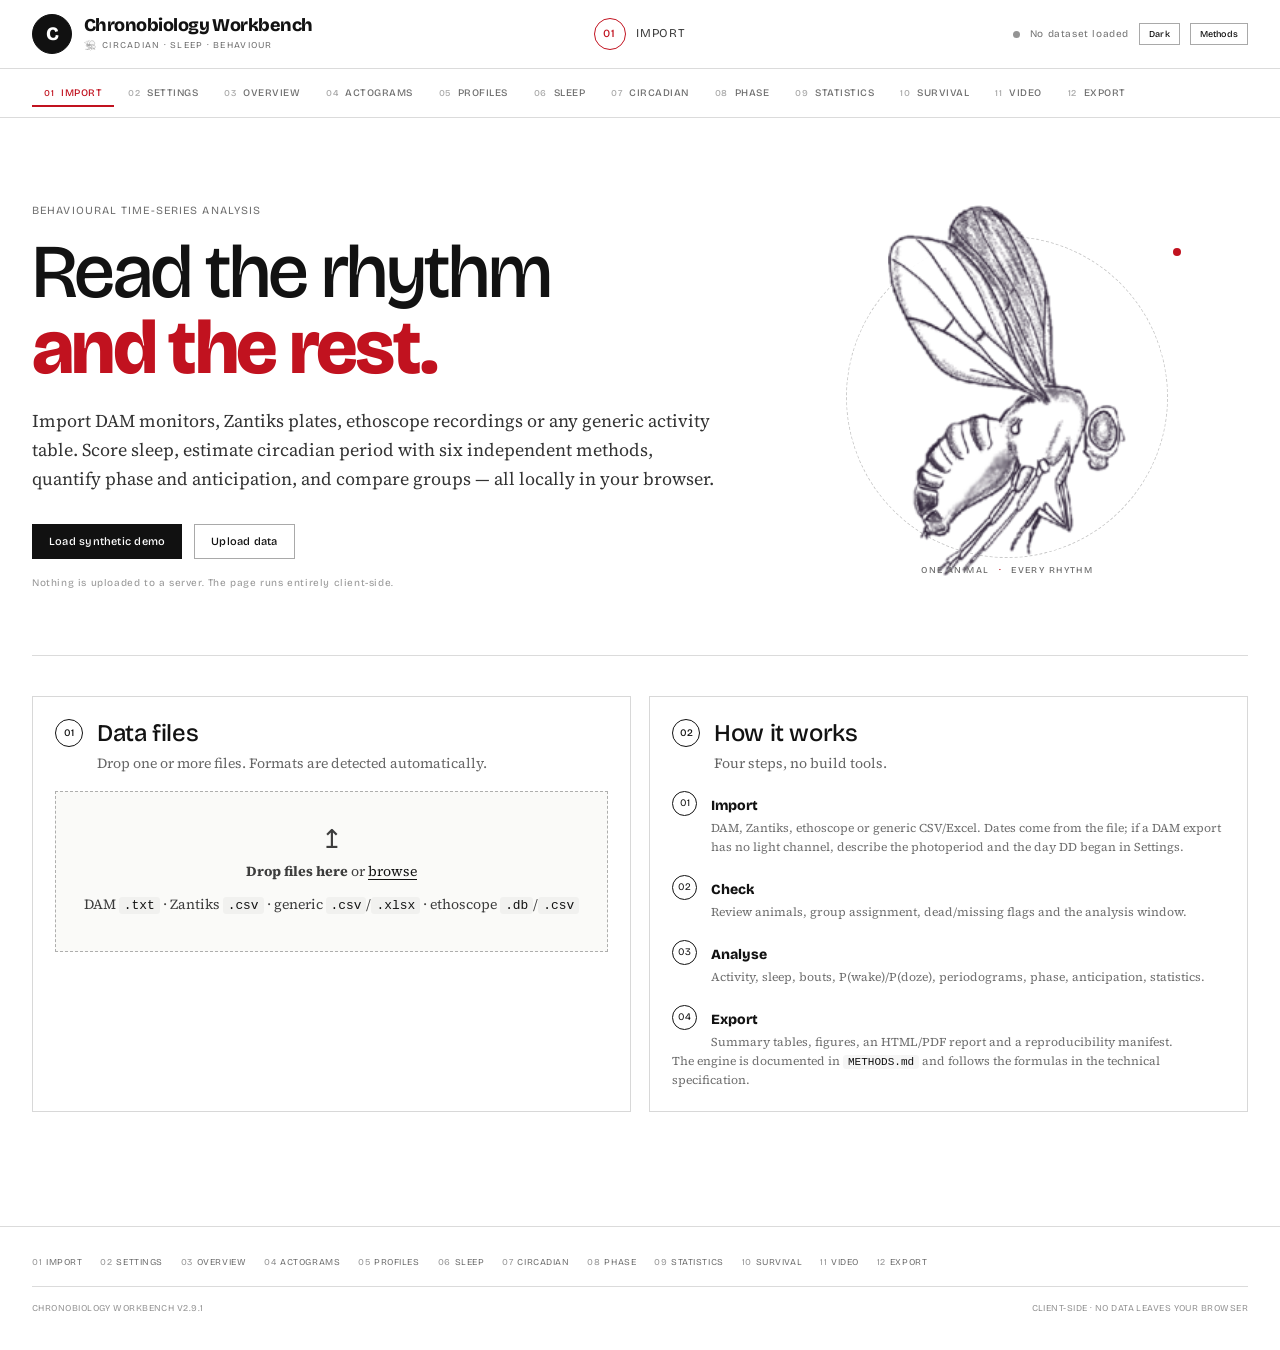
==== commit 7aa44835: "Add vector PDF figure export for Illustrator and journals (v2.9.1) New docs/js/pdfexport.js writes a" ====
--- a/docs/index.html
+++ b/docs/index.html
@@ -8,8 +8,8 @@
 <link rel="preconnect" href="https://fonts.googleapis.com">
 <link rel="preconnect" href="https://fonts.gstatic.com" crossorigin>
 <link href="https://fonts.googleapis.com/css2?family=Bricolage+Grotesque:opsz,wght@12..96,500;12..96,800&family=Source+Serif+4:ital,opsz,wght@0,8..60,400;0,8..60,600;1,8..60,400&display=swap" rel="stylesheet">
-<link rel="icon" type="image/svg+xml" href="assets/insect-mark.svg?v=2.9.0">
-<link rel="stylesheet" href="css/styles.css?v=2.9.0">
+<link rel="icon" type="image/svg+xml" href="assets/insect-mark.svg?v=2.9.1">
+<link rel="stylesheet" href="css/styles.css?v=2.9.1">
 </head>
 <body>
 <div class="app-shell">
@@ -83,7 +83,7 @@
           <p class="privacy-note">Nothing is uploaded to a server. The page runs entirely client-side.</p>
         </div>
         <figure class="hero-figure" aria-hidden="true">
-          <img class="hero-figure-insect" src="assets/insect-drawing.png?v=2.9.0" alt="">
+          <img class="hero-figure-insect" src="assets/insect-drawing.png?v=2.9.1" alt="">
           <figcaption><span>one animal</span><span>every rhythm</span></figcaption>
         </figure>
       </div>
@@ -678,7 +678,7 @@
           </div>
         </article>
         <article class="card">
-          <header class="card-head"><span class="card-index">B</span><div><h3>Figures</h3><p>Raster (PNG, BMP, JPEG) or vector (SVG).</p></div></header>
+          <header class="card-head"><span class="card-index">B</span><div><h3>Figures</h3><p>Raster (PNG, BMP, JPEG) or vector (SVG, PDF).</p></div></header>
           <div class="controls">
             <label>Figure<select id="export-figure-select">
               <option value="profile-main">24-hour profile</option>
@@ -691,11 +691,11 @@
               <option value="surv-curve">Survival curves</option>
               <option value="surv-bar">% alive at end</option>
             </select></label>
-            <label>Format<select id="export-format"><option value="png">PNG</option><option value="svg">SVG (vector)</option><option value="bmp">BMP</option><option value="jpeg">JPEG</option></select></label>
+            <label>Format<select id="export-format"><option value="png">PNG</option><option value="svg">SVG (vector)</option><option value="pdf">PDF (vector)</option><option value="bmp">BMP</option><option value="jpeg">JPEG</option></select></label>
             <label>Scale<select id="export-scale"><option value="1">1×</option><option value="2">2×</option><option value="3" selected>3×</option><option value="4">4×</option></select></label>
             <button class="btn primary" id="btn-export-figure" type="button">Export figure</button>
           </div>
-          <p class="hint">SVG is true vector output — open it in Illustrator, Inkscape or PowerPoint when the figure needs editing. Scale applies to raster formats (PNG, BMP, JPEG) and is ignored for SVG. Multi-panel grids are composed into one image for raster formats; SVG is offered for single figures only. The per-figure <em>Export</em> buttons use the format chosen here.</p>
+          <p class="hint">SVG and PDF are true vector output. PDF is the safest choice for Illustrator, Inkscape or PowerPoint: the page is sized to the figure and text is set in Helvetica/Times, so nothing is missing when opened. SVG keeps the page fonts (Bricolage Grotesque, Source Serif 4), which Illustrator replaces unless they are installed. Scale applies to raster formats only. Multi-panel grids become one page for PDF and one image for rasters; SVG is offered for single figures. The per-figure <em>Export</em> buttons use the format chosen here.</p>
         </article>
       </div>
       <article class="card">
@@ -723,7 +723,7 @@
       <a href="#video" data-goto="video"><span>11</span>Video</a>
       <a href="#export" data-goto="export"><span>12</span>Export</a>
     </div>
-<div class="footer-meta"><span>Chronobiology Workbench v2.9.0</span><span>Client-side · no data leaves your browser</span></div>
+<div class="footer-meta"><span>Chronobiology Workbench v2.9.1</span><span>Client-side · no data leaves your browser</span></div>
   </footer>
 </div>
 
@@ -749,16 +749,17 @@
 <script src="vendor/jszip.min.js"></script>
 <script src="vendor/xlsx.full.min.js"></script>
 <script src="vendor/sql-wasm.js"></script>
-<script src="js/core.js?v=2.9.0"></script>
-<script src="js/stats.js?v=2.9.0"></script>
-<script src="js/importers.js?v=2.9.0"></script>
-<script src="js/sleep.js?v=2.9.0"></script>
-<script src="js/circadian.js?v=2.9.0"></script>
-<script src="js/phase.js?v=2.9.0"></script>
-<script src="js/lifespan.js?v=2.9.0"></script>
-<script src="js/video.js?v=2.9.0"></script>
-<script src="js/charts.js?v=2.9.0"></script>
-<script src="js/sample.js?v=2.9.0"></script>
-<script src="js/app.js?v=2.9.0"></script>
+<script src="js/core.js?v=2.9.1"></script>
+<script src="js/stats.js?v=2.9.1"></script>
+<script src="js/importers.js?v=2.9.1"></script>
+<script src="js/sleep.js?v=2.9.1"></script>
+<script src="js/circadian.js?v=2.9.1"></script>
+<script src="js/phase.js?v=2.9.1"></script>
+<script src="js/lifespan.js?v=2.9.1"></script>
+<script src="js/video.js?v=2.9.1"></script>
+<script src="js/pdfexport.js?v=2.9.1"></script>
+<script src="js/charts.js?v=2.9.1"></script>
+<script src="js/sample.js?v=2.9.1"></script>
+<script src="js/app.js?v=2.9.1"></script>
 </body>
 </html>
